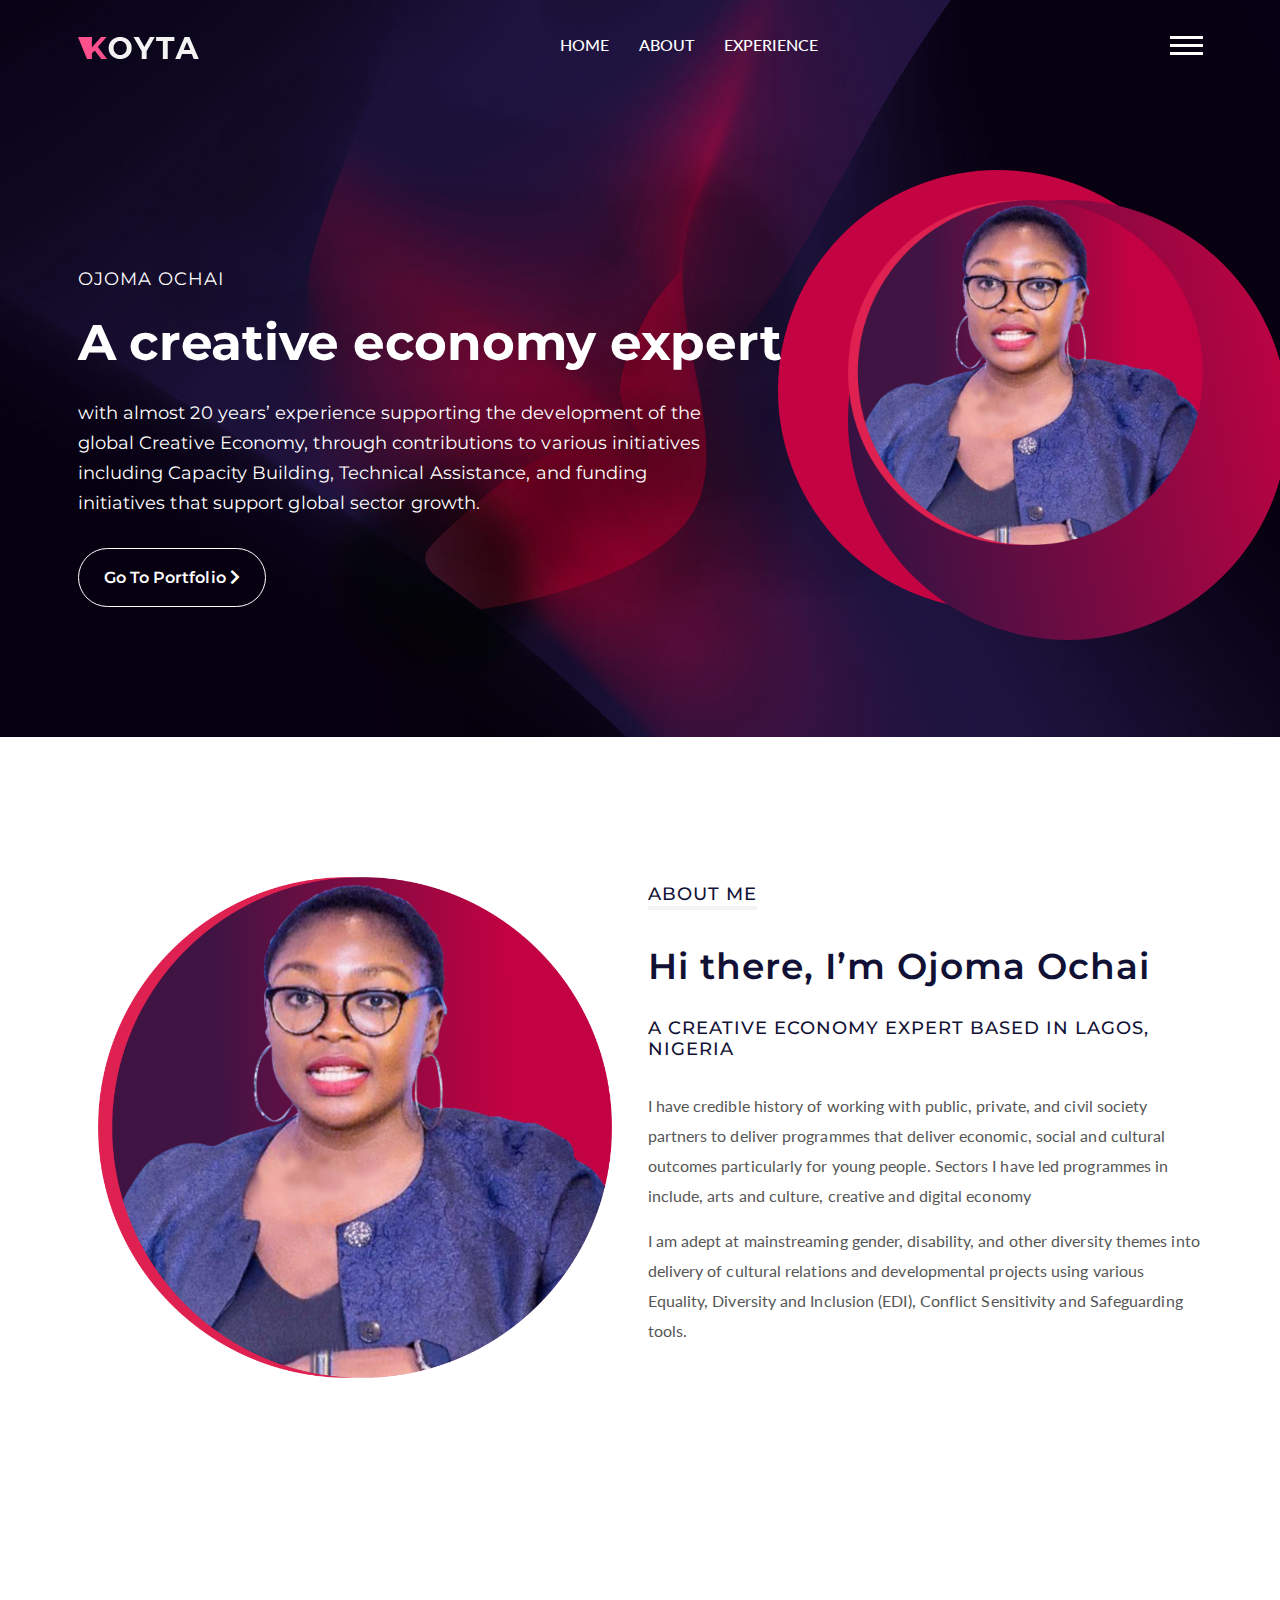
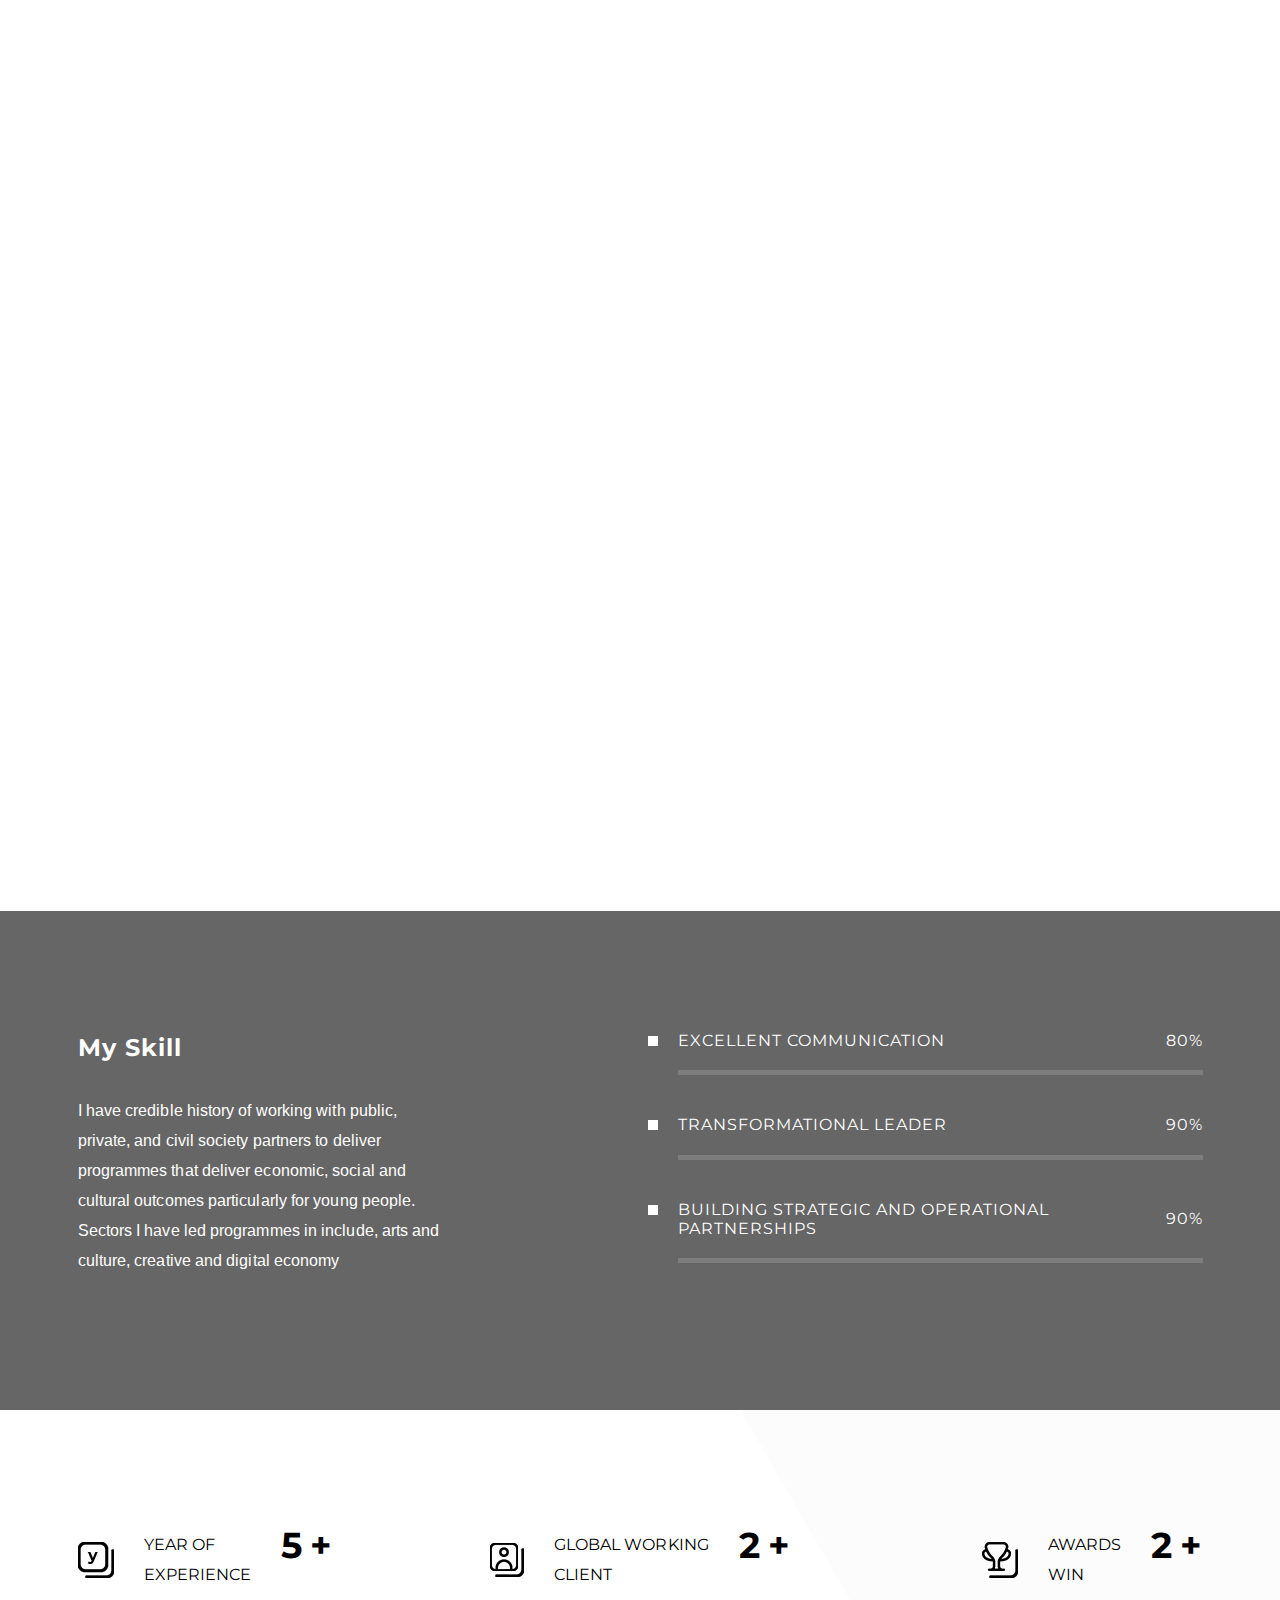
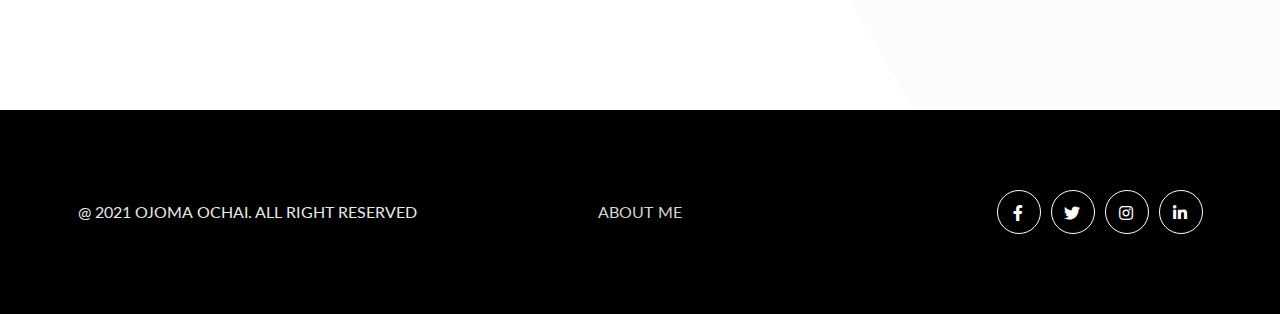
==== index.html @ ff5d7d6f "added ochoai" ====
<!DOCTYPE html>
<html class="no-js" lang="zxx">
	<head>
		<meta charset="utf-8" />
		<meta http-equiv="x-ua-compatible" content="ie=edge" />
		<title>Ojoma Ochai</title>
		<meta
			name="description"
			content="Hi, my name is Ojoma Ochai and I have
		demonstrated success in leading
		strategy, large scale programmes and
		change management, building strategic
		and operational partnerships, delivering
		digital transformation, championing and
		mainstreaming diversity and inclusion
		and leading globally dispersed teams."
		/>
		<meta
			name="viewport"
			content="width=device-width, initial-scale=1, shrink-to-fit=no"
		/>

		<!-- Place favicon.ico in the root directory -->
		<link
			rel="shortcut icon"
			type="image/x-icon"
			href="assets/img/logo/favicon.png"
		/>
		<!-- ========== Start Stylesheet ========== -->
		<link href="assets/css/bootstrap.min.css" rel="stylesheet" />
		<link href="assets/css/fontawesome.min.css" rel="stylesheet" />
		<link href="assets/css/magnific-popup.css" rel="stylesheet" />
		<link href="assets/css/owl.carousel.min.css" rel="stylesheet" />
		<link href="assets/css/owl.theme.default.min.css" rel="stylesheet" />
		<link href="assets/css/animate.css" rel="stylesheet" />
		<link href="assets/css/flaticon-set.css" rel="stylesheet" />
		<link href="assets/css/themify-icons.css" rel="stylesheet" />
		<link href="style.css" rel="stylesheet" />
		<link href="assets/css/responsive.css" rel="stylesheet" />
		<!-- ========== End Stylesheet ========== -->
	</head>

	<body id="bdy" class="scroll-style">
		<!-- Start PreLoader 
    ============================================= -->
		<div class="se-pre-con"></div>
		<!-- Start PreLoader-->

		<!-- Start header data-bs-toggle="dropdown"
    ============================================= -->
		<header class="header">
			<div class="main-navigation">
				<nav id="navbar_top" class="navbar navbar-expand-lg">
					<div class="container">
						<a class="navbar-brand" href="../index.html">
							<img
								src="assets/img/logo/logo.png"
								class="logo-display"
								alt="Itsol"
							/>
							<img
								src="assets/img/logo/logo-dark.png"
								class="logo-scrolled"
								alt="Itsol"
							/>
						</a>
						<button
							class="navbar-toggler"
							type="button"
							data-bs-toggle="collapse"
							data-bs-target="#main_nav"
							aria-expanded="false"
							aria-label="Toggle navigation"
						>
							<span class="navbar-toggler-icon"
								><i class="ti-menu-alt"></i
							></span>
						</button>
						<div
							class="
								collapse
								navbar-collapse
								justify-content-center
							"
							id="main_nav"
						>
							<ul id="top-menu" class="navbar-nav v-card-menu">
								<li class="nav-item">
									<a
										class="nav-link smooth-menu"
										href="#home"
									>
										Home
									</a>
								</li>
								<li class="nav-item">
									<a
										class="nav-link smooth-menu"
										href="#about"
									>
										About
									</a>
								</li>
								<li class="nav-item">
									<a
										class="nav-link smooth-menu"
										href="#service"
									>
										Experience
									</a>
								</li>
							</ul>
						</div>
						<!-- navbar-collapse.// -->
						<div class="side-menu">
							<div class="menu-tab">
								<div id="one"></div>
								<div id="two"></div>
								<div id="three"></div>
							</div>
							<div class="menu-hide">
								<div class="side-about">
									<h5 class="about-sub-title mt-30">
										about me
									</h5>
									<p class="mb-0">
										Hi, my name is Ojoma Ochai and I have
										demonstrated success in leading
										strategy, large scale programmes and
										change management, building strategic
										and operational partnerships, delivering
										digital transformation, championing and
										mainstreaming diversity and inclusion
										and leading globally dispersed teams.
									</p>
								</div>
								<div class="side-social-content mt-30">
									<div class="side-address mb-30">
										<div class="side-addr-box">
											<div class="side-addr-icon">
												<i class="fas fa-phone"></i>
											</div>
											<div class="side-addr-desc">
												<span>+435-64773728</span>
											</div>
										</div>
										<div class="side-addr-box">
											<div class="side-addr-icon">
												<i class="fas fa-envelope"></i>
											</div>
											<div class="contact-addr-desc">
												<span>Apoyoxo@gmail.com</span>
											</div>
										</div>
										<div class="side-addr-box">
											<div class="side-addr-icon">
												<i
													class="
														fas
														fa-map-marker-alt
													"
												></i>
											</div>
											<div class="side-addr-desc">
												<span
													>FA - 154 Careon
													Street</span
												>
											</div>
										</div>
									</div>
									<ul class="side-social">
										<li>
											<a href="#"
												><i
													class="fab fa-facebook-f"
												></i
											></a>
										</li>
										<li>
											<a href="#"
												><i class="fab fa-behance"></i
											></a>
										</li>
										<li>
											<a href="#"
												><i class="fab fa-twitter"></i
											></a>
										</li>
										<li>
											<a href="#"
												><i
													class="fab fa-linkedin-in"
												></i
											></a>
										</li>
									</ul>
								</div>
							</div>
						</div>
						<!-- Side Menu -->
					</div>
					<!-- container -->
				</nav>
			</div>
		</header>
		<!-- End header -->

		<main class="main">
			<!-- Start Slider
		============================================= -->
			<div id="home" class="hero-section">
				<div
					class="hero-single-2"
					style="
						background-image: url(assets/img/02_koyta_img/02.header.jpg);
					"
				>
					<div class="container">
						<div class="row g-5">
							<div class="col-xl-8">
								<div
									class="hero-content-2 wow fadeInLeft"
									data-wow-duration="4s"
									data-wow-delay=".2s"
								>
									<div class="hero-desc">
										<h5 class="hero-sub-title">
											Ojoma Ochai
										</h5>
										<h2 class="hero-title">
											A creative economy expert
										</h2>
										<div class="header-description">
											<p>
												with almost 20 years’ experience
												supporting the development of
												the global Creative Economy,
												through contributions to various
												initiatives including Capacity
												Building, Technical Assistance,
												and funding initiatives that
												support global sector growth.
											</p>
										</div>
										<div class="hero-btn">
											<a
												href="#service"
												class="tm-btn-1 demo2"
											>
												Go To Portfolio
												<i
													class="fas fa-chevron-right"
												></i>
											</a>
										</div>
									</div>
								</div>
							</div>
							<div class="col-xl-4">
								<div
									class="hero-2-img wow fadeInRight"
									data-wow-duration="4s"
									data-wow-delay=".2s"
								>
									<img
										src="assets/img/ochai.png"
										alt="thumb"
										height="100px
										"
									/>
								</div>
							</div>
						</div>
					</div>
				</div>
			</div>
			<!-- End Slider -->

			<!-- Start About
		============================================= -->
			<div id="about" class="about-area de-padding">
				<div class="container">
					<div class="about-wpr">
						<div class="row">
							<div class="col-xl-6">
								<div
									class="about-left wow fadeInLeft"
									data-wow-duration="4s"
									data-wow-delay=".2s"
								>
									<div class="about-pic">
										<img
											src="assets/img/ochai.png"
											alt="thumb"
											height="50px
										"
										/>
									</div>
								</div>
							</div>
							<div class="col-xl-6">
								<div
									class="about-right wow fadeInRight"
									data-wow-duration="4s"
									data-wow-delay=".2s"
								>
									<div class="about-right-content">
										<h5 class="about-sub-title">
											about Me
										</h5>
										<h2 class="about-title">
											Hi there, I’m Ojoma Ochai
										</h2>
										<h5 class="about-title-3">
											A creative economy expert based in
											Lagos, Nigeria
										</h5>
										<div class="about-txt mb-30">
											<p>
												I have credible history of
												working with public, private,
												and civil society partners to
												deliver programmes that deliver
												economic, social and cultural
												outcomes particularly for young
												people. Sectors I have led
												programmes in include, arts and
												culture, creative and digital
												economy
											</p>
											<p class="mb-0">
												I am adept at mainstreaming
												gender, disability, and other
												diversity themes into delivery
												of cultural relations and
												developmental projects using
												various Equality, Diversity and
												Inclusion (EDI), Conflict
												Sensitivity and Safeguarding
												tools.
											</p>
										</div>
									</div>
								</div>
							</div>
						</div>
					</div>
				</div>
			</div>
			<!-- End About -->

			<!-- Start Service
		============================================= -->
			<div
				id="service"
				class="service-area bg de-padding v-card-section wow fadeInUp"
				data-wow-duration="2s"
				data-wow-delay=".2s"
			>
				<div class="container">
					<div class="row">
						<div class="col-xl-8 offset-xl-2">
							<div class="site-title mb-60 text-center">
								<h5 class="about-sub-title wh">
									My Experience
								</h5>
							</div>
						</div>
					</div>
					<div class="service-wpr">
						<div class="row g-5">
							<div class="col-xl-4 col-md-6">
								<div class="service-box">
									<div class="service-icon">
										<i>
											<img
												src="assets/img/02_koyta_img/icon/1.png"
												alt="thumb"
											/>
										</i>
									</div>
									<div class="service-content">
										<h4>UNESCO Global Expert Facility</h4>

										<p>
											I advice the multilateral agency and
											have supported national governments
											like The Gambia, Jamaica, and
											Nigeria to implement the convention
											and grow their Creative Economies,
											support teams to become high
											performing, with my strong
											background in staff development and
											supervision, talent and pipeline
											development and recruitment and
											retention.
										</p>
									</div>
								</div>
							</div>
							<div class="col-xl-4 col-md-6">
								<div class="service-box">
									<div class="service-icon">
										<i>
											<img
												src="assets/img/02_koyta_img/icon/2.png"
												alt="thumb"
											/>
										</i>
									</div>
									<div class="service-content">
										<h4>
											Managing Partner, Creative Practice
											Ojoma
										</h4>

										<p>
											I provide stronger ecosystems and
											ecosystem Players that better serve
											the needs of Creative Economy
											businesses / firms and
											professionals, Enhanced Investment
											Readiness of Creative Economy
											businesses/ firms, More and
											better-informed investors deploying
											appropriate capital into Creative
											Economy businesses / firms
										</p>
									</div>
								</div>
							</div>
							<div class="col-xl-4 col-md-6">
								<div class="service-box">
									<div class="service-icon">
										<i>
											<img
												src="assets/img/02_koyta_img/icon/3.png"
												alt="thumb"
											/>
										</i>
									</div>
									<div class="service-content">
										<h4>
											Regional Director for Arts and
											Creative Economy Programmes
										</h4>
										<p>
											I worked with colleagues across Sub-
											Saharan Africa and the UK to devise
											strategies and lead programme teams
											to deliver positive artistic,
											social, economic and Cultural
											Relations outcomes, particularly for
											young people working in the Arts,
											and the Creative and Digital
											Economies.
										</p>
									</div>
								</div>
							</div>
						</div>
					</div>
				</div>
			</div>
			<!-- End Service -->

			<!-- Start Video
		============================================= -->
			<div
				class="video-area vid-ov de-padding"
				style="
					background-image: url(assets/img/pexels-alesia-kozik-6771985.jpeg);
				"
			>
				<div class="container">
					<div class="video-wpr">
						<div class="row">
							<div class="col-xl-4">
								<div class="my-service mb-4">
									<h4>My Skill</h4>
									<p class="mb-0">
										I have credible history of working with
										public, private, and civil society
										partners to deliver programmes that
										deliver economic, social and cultural
										outcomes particularly for young people.
										Sectors I have led programmes in
										include, arts and culture, creative and
										digital economy
									</p>
								</div>
							</div>
							<div class="col-xl-2"></div>

							<div class="col-xl-6">
								<div class="skills-section">
									<!-- Progress Bar Start -->
									<div class="progress-box">
										<h5>
											Excellent communication
											<span class="pull-right">80%</span>
										</h5>
										<div class="progress">
											<div
												class="progress-bar"
												role="progressbar"
												data-width="80"
											></div>
										</div>
									</div>
									<div class="progress-box">
										<h5>
											Transformational leader
											<span class="pull-right">90%</span>
										</h5>
										<div class="progress">
											<div
												class="progress-bar"
												role="progressbar"
												data-width="90"
											></div>
										</div>
									</div>
									<div class="progress-box">
										<h5>
											Building strategic and operational
											partnerships
											<span class="pull-right">90%</span>
										</h5>
										<div class="progress">
											<div
												class="progress-bar"
												role="progressbar"
												data-width="90"
											></div>
										</div>
									</div>
									<!-- End Progressbar -->
								</div>
							</div>
						</div>
					</div>
				</div>
			</div>
			<!-- End Video -->

			<!-- Start Counter 
		============================================= -->
			<div class="counter-area counter-bg-2 de-padding">
				<div class="container">
					<div class="counter-vidz">
						<div class="counter-wpr grid-3">
							<div class="fun-fact">
								<div class="fun-fact-icon">
									<img
										src="assets/img/02_koyta_img/icon/c1.png"
										alt="thumb"
									/>
								</div>
								<div class="fun-desc">
									<span class="medium">
										Year of
										<br />
										Experience
									</span>
									<p
										class="timer"
										data-count="+"
										data-to="20"
										data-speed="3000"
									>
										15
									</p>
								</div>
							</div>
							<div class="fun-fact">
								<div class="fun-fact-icon">
									<img
										src="assets/img/02_koyta_img/icon/c2.png"
										alt="thumb"
									/>
								</div>
								<div class="fun-desc">
									<span class="medium">
										Global Working
										<br />
										Client
									</span>
									<p
										class="timer"
										data-count="+"
										data-to="10"
										data-speed="3000"
									>
										15
									</p>
								</div>
							</div>
							<div class="fun-fact">
								<div class="fun-fact-icon">
									<img
										src="assets/img/02_koyta_img/icon/c3.png"
										alt="thumb"
									/>
								</div>
								<div class="fun-desc">
									<span class="medium">
										Awards
										<br />
										Win
									</span>
									<p
										class="timer"
										data-count="+"
										data-to="10"
										data-speed="3000"
									>
										20
									</p>
								</div>
							</div>
						</div>
					</div>
				</div>
			</div>
			<!-- End Counter -->
		</main>

		<div class="clearfix"></div>

		<!-- Start Footer
	============================================= -->
		<footer>
			<div class="footer-widget">
				<div class="container">
					<div class="copyright">
						<div class="row align-items-center">
							<div class="col-xl-4">
								<p>@ 2021 Ojoma Ochai. All right reserved</p>
							</div>
							<div class="col-xl-4">
								<ul class="footer-menu">
									<li>
										<a href="#about"> About Me </a>
									</li>
								</ul>
							</div>
							<div class="col-xl-4">
								<ul class="footer-social">
									<li>
										<a href="#"
											><i class="fab fa-facebook-f"></i
										></a>
									</li>

									<li>
										<a href="#"
											><i class="fab fa-twitter"></i
										></a>
									</li>
									<li>
										<a href="#"
											><i class="fab fa-instagram"></i
										></a>
									</li>
									<li>
										<a href="#"
											><i class="fab fa-linkedin-in"></i
										></a>
									</li>
								</ul>
							</div>
						</div>
					</div>
				</div>
			</div>
		</footer>
		<!-- End Footer-->

		<!-- Start Scroll top
	============================================= -->
		<a href="#bdy" id="scrtop" class="smooth-menu"
			><i class="ti-arrow-up"></i
		></a>
		<!-- End Scroll top-->

		<!-- jQuery Frameworks
    ============================================= -->
		<script src=" assets/js/jquery-1.12.4.min.js"></script>
		<script src=" assets/js/popper.min.js"></script>
		<script src=" assets/js/bootstrap.min.js"></script>
		<script src=" assets/js/jquery.easing.min.js"></script>
		<script src=" assets/js/bootstrap-menu.js"></script>
		<script src=" assets/js/jquery.magnific-popup.min.js"></script>
		<script src=" assets/js/modernizr.custom.13711.js"></script>
		<script src=" assets/js/wow.min.js"></script>
		<script src=" assets/js/isotope.pkgd.min.js"></script>
		<script src=" assets/js/jquery.mixitup.min.js"></script>
		<script src=" assets/js/imagesloaded.pkgd.min.js"></script>
		<script src=" assets/js/jquery.appear.js"></script>
		<script src=" assets/js/count-to.js"></script>
		<script src=" assets/js/owl.carousel.min.js"></script>
		<script src=" assets/js/progress-bar.min.js"></script>
		<script src=" assets/js/typed.js"></script>
		<script src=" assets/js/YTPlayer.min.js"></script>
		<script src=" assets/js/active-class.js"></script>
		<script src=" assets/js/main.js"></script>
	</body>
</html>
---- assets/css/flaticon-set.css ----
/*
  	Flaticon icon font: Flaticon
  	Creation date: 23/01/2020 13:10
  	*/
  /*
    Flaticon icon font: Flaticon
    Creation date: 08/09/2018 00:19
    */

@font-face {
  font-family: "Flaticon";
  src: url("../fonts/Flaticon.eot");
  src: url("../fonts/Flaticon.eot?#iefix") format("embedded-opentype"),
       url("../fonts/Flaticon.woff") format("woff"),
       url("../fonts/Flaticon.ttf") format("truetype"),
       url("../fonts/Flaticon.svg#Flaticon") format("svg");
  font-weight: normal;
  font-style: normal;
}

@media screen and (-webkit-min-device-pixel-ratio:0) {
  @font-face {
    font-family: "Flaticon";
    src: url("./Flaticon.svg#Flaticon") format("svg");
  }
}

[class^="flaticon-"]:before, [class*=" flaticon-"]:before,
[class^="flaticon-"]:after, [class*=" flaticon-"]:after {   
  font-family: Flaticon;
  speak: none;
  font-style: normal;
  font-weight: normal;
  font-variant: normal;
  text-transform: none;
  line-height: 1;

  /* Better Font Rendering =========== */
  -webkit-font-smoothing: antialiased;
  -moz-osx-font-smoothing: grayscale;
}

.flaticon-twitter:before { content: "\f100"; }
.flaticon-facebook:before { content: "\f101"; }
.flaticon-telegram:before { content: "\f102"; }
.flaticon-google-plus:before { content: "\f103"; }
.flaticon-instagram:before { content: "\f104"; }
.flaticon-youtube:before { content: "\f105"; }
.flaticon-call:before { content: "\f106"; }
.flaticon-customer-service:before { content: "\f107"; }
.flaticon-service:before { content: "\f108"; }
.flaticon-percentage:before { content: "\f109"; }
.flaticon-save-money:before { content: "\f10a"; }
.flaticon-museum:before { content: "\f10b"; }
.flaticon-computer:before { content: "\f10c"; }
.flaticon-wireframe:before { content: "\f10d"; }
.flaticon-corporate:before { content: "\f10e"; }
.flaticon-shuttle:before { content: "\f10f"; }
.flaticon-diamond:before { content: "\f110"; }
.flaticon-index:before { content: "\f111"; }
.flaticon-profits:before { content: "\f112"; }
.flaticon-coins:before { content: "\f113"; }
.flaticon-import:before { content: "\f114"; }
.flaticon-insurance:before { content: "\f115"; }
.flaticon-idea:before { content: "\f116"; }
.flaticon-success:before { content: "\f117"; }
.flaticon-money:before { content: "\f118"; }
.flaticon-lab:before { content: "\f119"; }
.flaticon-group:before { content: "\f11a"; }
.flaticon-contract:before { content: "\f11b"; }
.flaticon-portfolio:before { content: "\f11c"; }
.flaticon-collaboration:before { content: "\f11d"; }
.flaticon-innovation:before { content: "\f11e"; }
.flaticon-team:before { content: "\f11f"; }
.flaticon-meeting:before { content: "\f120"; }
.flaticon-analysis:before { content: "\f121"; }
.flaticon-github:before { content: "\f122"; }
.flaticon-linkedin:before { content: "\f123"; }
.flaticon-email:before { content: "\f124"; }
.flaticon-envelope:before { content: "\f125"; }
.flaticon-location:before { content: "\f126"; }
.flaticon-chat:before { content: "\f127"; }
.flaticon-time-call:before { content: "\f128"; }
.flaticon-heart:before { content: "\f129"; }
.flaticon-employee:before { content: "\f12a"; }
.flaticon-user:before { content: "\f12b"; }
.flaticon-support:before { content: "\f12c"; }
---- assets/css/themify-icons.css ----
@font-face {
	font-family: "themify";
	src:url("../fonts/fonts/themify.eot?-fvbane");
	src:url("../fonts/themify.eot?#iefix-fvbane") format("embedded-opentype"),
		url("../fonts/themify.woff?-fvbane") format("woff"),
		url("../fonts/themify.ttf?-fvbane") format("truetype"),
		url("../fonts/themify.svg?-fvbane#themify") format("svg");
	font-weight: normal;
	font-style: normal;
}

[class^="ti-"], [class*=" ti-"] {
	font-family: 'themify';
	speak: none;
	font-style: normal;
	font-weight: normal;
	font-variant: normal;
	text-transform: none;
	line-height: 1;

	/* Better Font Rendering =========== */
	-webkit-font-smoothing: antialiased;
	-moz-osx-font-smoothing: grayscale;
}

.ti-wand:before {
	content: "\e600";
}
.ti-volume:before {
	content: "\e601";
}
.ti-user:before {
	content: "\e602";
}
.ti-unlock:before {
	content: "\e603";
}
.ti-unlink:before {
	content: "\e604";
}
.ti-trash:before {
	content: "\e605";
}
.ti-thought:before {
	content: "\e606";
}
.ti-target:before {
	content: "\e607";
}
.ti-tag:before {
	content: "\e608";
}
.ti-tablet:before {
	content: "\e609";
}
.ti-star:before {
	content: "\e60a";
}
.ti-spray:before {
	content: "\e60b";
}
.ti-signal:before {
	content: "\e60c";
}
.ti-shopping-cart:before {
	content: "\e60d";
}
.ti-shopping-cart-full:before {
	content: "\e60e";
}
.ti-settings:before {
	content: "\e60f";
}
.ti-search:before {
	content: "\e610";
}
.ti-zoom-in:before {
	content: "\e611";
}
.ti-zoom-out:before {
	content: "\e612";
}
.ti-cut:before {
	content: "\e613";
}
.ti-ruler:before {
	content: "\e614";
}
.ti-ruler-pencil:before {
	content: "\e615";
}
.ti-ruler-alt:before {
	content: "\e616";
}
.ti-bookmark:before {
	content: "\e617";
}
.ti-bookmark-alt:before {
	content: "\e618";
}
.ti-reload:before {
	content: "\e619";
}
.ti-plus:before {
	content: "\e61a";
}
.ti-pin:before {
	content: "\e61b";
}
.ti-pencil:before {
	content: "\e61c";
}
.ti-pencil-alt:before {
	content: "\e61d";
}
.ti-paint-roller:before {
	content: "\e61e";
}
.ti-paint-bucket:before {
	content: "\e61f";
}
.ti-na:before {
	content: "\e620";
}
.ti-mobile:before {
	content: "\e621";
}
.ti-minus:before {
	content: "\e622";
}
.ti-medall:before {
	content: "\e623";
}
.ti-medall-alt:before {
	content: "\e624";
}
.ti-marker:before {
	content: "\e625";
}
.ti-marker-alt:before {
	content: "\e626";
}
.ti-arrow-up:before {
	content: "\e627";
}
.ti-arrow-right:before {
	content: "\e628";
}
.ti-arrow-left:before {
	content: "\e629";
}
.ti-arrow-down:before {
	content: "\e62a";
}
.ti-lock:before {
	content: "\e62b";
}
.ti-location-arrow:before {
	content: "\e62c";
}
.ti-link:before {
	content: "\e62d";
}
.ti-layout:before {
	content: "\e62e";
}
.ti-layers:before {
	content: "\e62f";
}
.ti-layers-alt:before {
	content: "\e630";
}
.ti-key:before {
	content: "\e631";
}
.ti-import:before {
	content: "\e632";
}
.ti-image:before {
	content: "\e633";
}
.ti-heart:before {
	content: "\e634";
}
.ti-heart-broken:before {
	content: "\e635";
}
.ti-hand-stop:before {
	content: "\e636";
}
.ti-hand-open:before {
	content: "\e637";
}
.ti-hand-drag:before {
	content: "\e638";
}
.ti-folder:before {
	content: "\e639";
}
.ti-flag:before {
	content: "\e63a";
}
.ti-flag-alt:before {
	content: "\e63b";
}
.ti-flag-alt-2:before {
	content: "\e63c";
}
.ti-eye:before {
	content: "\e63d";
}
.ti-export:before {
	content: "\e63e";
}
.ti-exchange-vertical:before {
	content: "\e63f";
}
.ti-desktop:before {
	content: "\e640";
}
.ti-cup:before {
	content: "\e641";
}
.ti-crown:before {
	content: "\e642";
}
.ti-comments:before {
	content: "\e643";
}
.ti-comment:before {
	content: "\e644";
}
.ti-comment-alt:before {
	content: "\e645";
}
.ti-close:before {
	content: "\e646";
}
.ti-clip:before {
	content: "\e647";
}
.ti-angle-up:before {
	content: "\e648";
}
.ti-angle-right:before {
	content: "\e649";
}
.ti-angle-left:before {
	content: "\e64a";
}
.ti-angle-down:before {
	content: "\e64b";
}
.ti-check:before {
	content: "\e64c";
}
.ti-check-box:before {
	content: "\e64d";
}
.ti-camera:before {
	content: "\e64e";
}
.ti-announcement:before {
	content: "\e64f";
}
.ti-brush:before {
	content: "\e650";
}
.ti-briefcase:before {
	content: "\e651";
}
.ti-bolt:before {
	content: "\e652";
}
.ti-bolt-alt:before {
	content: "\e653";
}
.ti-blackboard:before {
	content: "\e654";
}
.ti-bag:before {
	content: "\e655";
}
.ti-move:before {
	content: "\e656";
}
.ti-arrows-vertical:before {
	content: "\e657";
}
.ti-arrows-horizontal:before {
	content: "\e658";
}
.ti-fullscreen:before {
	content: "\e659";
}
.ti-arrow-top-right:before {
	content: "\e65a";
}
.ti-arrow-top-left:before {
	content: "\e65b";
}
.ti-arrow-circle-up:before {
	content: "\e65c";
}
.ti-arrow-circle-right:before {
	content: "\e65d";
}
.ti-arrow-circle-left:before {
	content: "\e65e";
}
.ti-arrow-circle-down:before {
	content: "\e65f";
}
.ti-angle-double-up:before {
	content: "\e660";
}
.ti-angle-double-right:before {
	content: "\e661";
}
.ti-angle-double-left:before {
	content: "\e662";
}
.ti-angle-double-down:before {
	content: "\e663";
}
.ti-zip:before {
	content: "\e664";
}
.ti-world:before {
	content: "\e665";
}
.ti-wheelchair:before {
	content: "\e666";
}
.ti-view-list:before {
	content: "\e667";
}
.ti-view-list-alt:before {
	content: "\e668";
}
.ti-view-grid:before {
	content: "\e669";
}
.ti-uppercase:before {
	content: "\e66a";
}
.ti-upload:before {
	content: "\e66b";
}
.ti-underline:before {
	content: "\e66c";
}
.ti-truck:before {
	content: "\e66d";
}
.ti-timer:before {
	content: "\e66e";
}
.ti-ticket:before {
	content: "\e66f";
}
.ti-thumb-up:before {
	content: "\e670";
}
.ti-thumb-down:before {
	content: "\e671";
}
.ti-text:before {
	content: "\e672";
}
.ti-stats-up:before {
	content: "\e673";
}
.ti-stats-down:before {
	content: "\e674";
}
.ti-split-v:before {
	content: "\e675";
}
.ti-split-h:before {
	content: "\e676";
}
.ti-smallcap:before {
	content: "\e677";
}
.ti-shine:before {
	content: "\e678";
}
.ti-shift-right:before {
	content: "\e679";
}
.ti-shift-left:before {
	content: "\e67a";
}
.ti-shield:before {
	content: "\e67b";
}
.ti-notepad:before {
	content: "\e67c";
}
.ti-server:before {
	content: "\e67d";
}
.ti-quote-right:before {
	content: "\e67e";
}
.ti-quote-left:before {
	content: "\e67f";
}
.ti-pulse:before {
	content: "\e680";
}
.ti-printer:before {
	content: "\e681";
}
.ti-power-off:before {
	content: "\e682";
}
.ti-plug:before {
	content: "\e683";
}
.ti-pie-chart:before {
	content: "\e684";
}
.ti-paragraph:before {
	content: "\e685";
}
.ti-panel:before {
	content: "\e686";
}
.ti-package:before {
	content: "\e687";
}
.ti-music:before {
	content: "\e688";
}
.ti-music-alt:before {
	content: "\e689";
}
.ti-mouse:before {
	content: "\e68a";
}
.ti-mouse-alt:before {
	content: "\e68b";
}
.ti-money:before {
	content: "\e68c";
}
.ti-microphone:before {
	content: "\e68d";
}
.ti-menu:before {
	content: "\e68e";
}
.ti-menu-alt:before {
	content: "\e68f";
}
.ti-map:before {
	content: "\e690";
}
.ti-map-alt:before {
	content: "\e691";
}
.ti-loop:before {
	content: "\e692";
}
.ti-location-pin:before {
	content: "\e693";
}
.ti-list:before {
	content: "\e694";
}
.ti-light-bulb:before {
	content: "\e695";
}
.ti-Italic:before {
	content: "\e696";
}
.ti-info:before {
	content: "\e697";
}
.ti-infinite:before {
	content: "\e698";
}
.ti-id-badge:before {
	content: "\e699";
}
.ti-hummer:before {
	content: "\e69a";
}
.ti-home:before {
	content: "\e69b";
}
.ti-help:before {
	content: "\e69c";
}
.ti-headphone:before {
	content: "\e69d";
}
.ti-harddrives:before {
	content: "\e69e";
}
.ti-harddrive:before {
	content: "\e69f";
}
.ti-gift:before {
	content: "\e6a0";
}
.ti-game:before {
	content: "\e6a1";
}
.ti-filter:before {
	content: "\e6a2";
}
.ti-files:before {
	content: "\e6a3";
}
.ti-file:before {
	content: "\e6a4";
}
.ti-eraser:before {
	content: "\e6a5";
}
.ti-envelope:before {
	content: "\e6a6";
}
.ti-download:before {
	content: "\e6a7";
}
.ti-direction:before {
	content: "\e6a8";
}
.ti-direction-alt:before {
	content: "\e6a9";
}
.ti-dashboard:before {
	content: "\e6aa";
}
.ti-control-stop:before {
	content: "\e6ab";
}
.ti-control-shuffle:before {
	content: "\e6ac";
}
.ti-control-play:before {
	content: "\e6ad";
}
.ti-control-pause:before {
	content: "\e6ae";
}
.ti-control-forward:before {
	content: "\e6af";
}
.ti-control-backward:before {
	content: "\e6b0";
}
.ti-cloud:before {
	content: "\e6b1";
}
.ti-cloud-up:before {
	content: "\e6b2";
}
.ti-cloud-down:before {
	content: "\e6b3";
}
.ti-clipboard:before {
	content: "\e6b4";
}
.ti-car:before {
	content: "\e6b5";
}
.ti-calendar:before {
	content: "\e6b6";
}
.ti-book:before {
	content: "\e6b7";
}
.ti-bell:before {
	content: "\e6b8";
}
.ti-basketball:before {
	content: "\e6b9";
}
.ti-bar-chart:before {
	content: "\e6ba";
}
.ti-bar-chart-alt:before {
	content: "\e6bb";
}
.ti-back-right:before {
	content: "\e6bc";
}
.ti-back-left:before {
	content: "\e6bd";
}
.ti-arrows-corner:before {
	content: "\e6be";
}
.ti-archive:before {
	content: "\e6bf";
}
.ti-anchor:before {
	content: "\e6c0";
}
.ti-align-right:before {
	content: "\e6c1";
}
.ti-align-left:before {
	content: "\e6c2";
}
.ti-align-justify:before {
	content: "\e6c3";
}
.ti-align-center:before {
	content: "\e6c4";
}
.ti-alert:before {
	content: "\e6c5";
}
.ti-alarm-clock:before {
	content: "\e6c6";
}
.ti-agenda:before {
	content: "\e6c7";
}
.ti-write:before {
	content: "\e6c8";
}
.ti-window:before {
	content: "\e6c9";
}
.ti-widgetized:before {
	content: "\e6ca";
}
.ti-widget:before {
	content: "\e6cb";
}
.ti-widget-alt:before {
	content: "\e6cc";
}
.ti-wallet:before {
	content: "\e6cd";
}
.ti-video-clapper:before {
	content: "\e6ce";
}
.ti-video-camera:before {
	content: "\e6cf";
}
.ti-vector:before {
	content: "\e6d0";
}
.ti-themify-logo:before {
	content: "\e6d1";
}
.ti-themify-favicon:before {
	content: "\e6d2";
}
.ti-themify-favicon-alt:before {
	content: "\e6d3";
}
.ti-support:before {
	content: "\e6d4";
}
.ti-stamp:before {
	content: "\e6d5";
}
.ti-split-v-alt:before {
	content: "\e6d6";
}
.ti-slice:before {
	content: "\e6d7";
}
.ti-shortcode:before {
	content: "\e6d8";
}
.ti-shift-right-alt:before {
	content: "\e6d9";
}
.ti-shift-left-alt:before {
	content: "\e6da";
}
.ti-ruler-alt-2:before {
	content: "\e6db";
}
.ti-receipt:before {
	content: "\e6dc";
}
.ti-pin2:before {
	content: "\e6dd";
}
.ti-pin-alt:before {
	content: "\e6de";
}
.ti-pencil-alt2:before {
	content: "\e6df";
}
.ti-palette:before {
	content: "\e6e0";
}
.ti-more:before {
	content: "\e6e1";
}
.ti-more-alt:before {
	content: "\e6e2";
}
.ti-microphone-alt:before {
	content: "\e6e3";
}
.ti-magnet:before {
	content: "\e6e4";
}
.ti-line-double:before {
	content: "\e6e5";
}
.ti-line-dotted:before {
	content: "\e6e6";
}
.ti-line-dashed:before {
	content: "\e6e7";
}
.ti-layout-width-full:before {
	content: "\e6e8";
}
.ti-layout-width-default:before {
	content: "\e6e9";
}
.ti-layout-width-default-alt:before {
	content: "\e6ea";
}
.ti-layout-tab:before {
	content: "\e6eb";
}
.ti-layout-tab-window:before {
	content: "\e6ec";
}
.ti-layout-tab-v:before {
	content: "\e6ed";
}
.ti-layout-tab-min:before {
	content: "\e6ee";
}
.ti-layout-slider:before {
	content: "\e6ef";
}
.ti-layout-slider-alt:before {
	content: "\e6f0";
}
.ti-layout-sidebar-right:before {
	content: "\e6f1";
}
.ti-layout-sidebar-none:before {
	content: "\e6f2";
}
.ti-layout-sidebar-left:before {
	content: "\e6f3";
}
.ti-layout-placeholder:before {
	content: "\e6f4";
}
.ti-layout-menu:before {
	content: "\e6f5";
}
.ti-layout-menu-v:before {
	content: "\e6f6";
}
.ti-layout-menu-separated:before {
	content: "\e6f7";
}
.ti-layout-menu-full:before {
	content: "\e6f8";
}
.ti-layout-media-right-alt:before {
	content: "\e6f9";
}
.ti-layout-media-right:before {
	content: "\e6fa";
}
.ti-layout-media-overlay:before {
	content: "\e6fb";
}
.ti-layout-media-overlay-alt:before {
	content: "\e6fc";
}
.ti-layout-media-overlay-alt-2:before {
	content: "\e6fd";
}
.ti-layout-media-left-alt:before {
	content: "\e6fe";
}
.ti-layout-media-left:before {
	content: "\e6ff";
}
.ti-layout-media-center-alt:before {
	content: "\e700";
}
.ti-layout-media-center:before {
	content: "\e701";
}
.ti-layout-list-thumb:before {
	content: "\e702";
}
.ti-layout-list-thumb-alt:before {
	content: "\e703";
}
.ti-layout-list-post:before {
	content: "\e704";
}
.ti-layout-list-large-image:before {
	content: "\e705";
}
.ti-layout-line-solid:before {
	content: "\e706";
}
.ti-layout-grid4:before {
	content: "\e707";
}
.ti-layout-grid3:before {
	content: "\e708";
}
.ti-layout-grid2:before {
	content: "\e709";
}
.ti-layout-grid2-thumb:before {
	content: "\e70a";
}
.ti-layout-cta-right:before {
	content: "\e70b";
}
.ti-layout-cta-left:before {
	content: "\e70c";
}
.ti-layout-cta-center:before {
	content: "\e70d";
}
.ti-layout-cta-btn-right:before {
	content: "\e70e";
}
.ti-layout-cta-btn-left:before {
	content: "\e70f";
}
.ti-layout-column4:before {
	content: "\e710";
}
.ti-layout-column3:before {
	content: "\e711";
}
.ti-layout-column2:before {
	content: "\e712";
}
.ti-layout-accordion-separated:before {
	content: "\e713";
}
.ti-layout-accordion-merged:before {
	content: "\e714";
}
.ti-layout-accordion-list:before {
	content: "\e715";
}
.ti-ink-pen:before {
	content: "\e716";
}
.ti-info-alt:before {
	content: "\e717";
}
.ti-help-alt:before {
	content: "\e718";
}
.ti-headphone-alt:before {
	content: "\e719";
}
.ti-hand-point-up:before {
	content: "\e71a";
}
.ti-hand-point-right:before {
	content: "\e71b";
}
.ti-hand-point-left:before {
	content: "\e71c";
}
.ti-hand-point-down:before {
	content: "\e71d";
}
.ti-gallery:before {
	content: "\e71e";
}
.ti-face-smile:before {
	content: "\e71f";
}
.ti-face-sad:before {
	content: "\e720";
}
.ti-credit-card:before {
	content: "\e721";
}
.ti-control-skip-forward:before {
	content: "\e722";
}
.ti-control-skip-backward:before {
	content: "\e723";
}
.ti-control-record:before {
	content: "\e724";
}
.ti-control-eject:before {
	content: "\e725";
}
.ti-comments-smiley:before {
	content: "\e726";
}
.ti-brush-alt:before {
	content: "\e727";
}
.ti-youtube:before {
	content: "\e728";
}
.ti-vimeo:before {
	content: "\e729";
}
.ti-twitter:before {
	content: "\e72a";
}
.ti-time:before {
	content: "\e72b";
}
.ti-tumblr:before {
	content: "\e72c";
}
.ti-skype:before {
	content: "\e72d";
}
.ti-share:before {
	content: "\e72e";
}
.ti-share-alt:before {
	content: "\e72f";
}
.ti-rocket:before {
	content: "\e730";
}
.ti-pinterest:before {
	content: "\e731";
}
.ti-new-window:before {
	content: "\e732";
}
.ti-microsoft:before {
	content: "\e733";
}
.ti-list-ol:before {
	content: "\e734";
}
.ti-linkedin:before {
	content: "\e735";
}
.ti-layout-sidebar-2:before {
	content: "\e736";
}
.ti-layout-grid4-alt:before {
	content: "\e737";
}
.ti-layout-grid3-alt:before {
	content: "\e738";
}
.ti-layout-grid2-alt:before {
	content: "\e739";
}
.ti-layout-column4-alt:before {
	content: "\e73a";
}
.ti-layout-column3-alt:before {
	content: "\e73b";
}
.ti-layout-column2-alt:before {
	content: "\e73c";
}
.ti-instagram:before {
	content: "\e73d";
}
.ti-google:before {
	content: "\e73e";
}
.ti-github:before {
	content: "\e73f";
}
.ti-flickr:before {
	content: "\e740";
}
.ti-facebook:before {
	content: "\e741";
}
.ti-dropbox:before {
	content: "\e742";
}
.ti-dribbble:before {
	content: "\e743";
}
.ti-apple:before {
	content: "\e744";
}
.ti-android:before {
	content: "\e745";
}
.ti-save:before {
	content: "\e746";
}
.ti-save-alt:before {
	content: "\e747";
}
.ti-yahoo:before {
	content: "\e748";
}
.ti-wordpress:before {
	content: "\e749";
}
.ti-vimeo-alt:before {
	content: "\e74a";
}
.ti-twitter-alt:before {
	content: "\e74b";
}
.ti-tumblr-alt:before {
	content: "\e74c";
}
.ti-trello:before {
	content: "\e74d";
}
.ti-stack-overflow:before {
	content: "\e74e";
}
.ti-soundcloud:before {
	content: "\e74f";
}
.ti-sharethis:before {
	content: "\e750";
}
.ti-sharethis-alt:before {
	content: "\e751";
}
.ti-reddit:before {
	content: "\e752";
}
.ti-pinterest-alt:before {
	content: "\e753";
}
.ti-microsoft-alt:before {
	content: "\e754";
}
.ti-linux:before {
	content: "\e755";
}
.ti-jsfiddle:before {
	content: "\e756";
}
.ti-joomla:before {
	content: "\e757";
}
.ti-html5:before {
	content: "\e758";
}
.ti-flickr-alt:before {
	content: "\e759";
}
.ti-email:before {
	content: "\e75a";
}
.ti-drupal:before {
	content: "\e75b";
}
.ti-dropbox-alt:before {
	content: "\e75c";
}
.ti-css3:before {
	content: "\e75d";
}
.ti-rss:before {
	content: "\e75e";
}
.ti-rss-alt:before {
	content: "\e75f";
}
---- style.css ----
/*
  Theme Name:  Koyta - Personal Portfolio HTML Template
  Author: themetum
  Description: Koyta is a personal portfolio html template.
  Version: 1.0
*/
@import url('https://fonts.googleapis.com/css2?family=Arimo:wght@400;500;600;700&family=Lato:wght@100;300;400;700;900&family=Montserrat:wght@100;200;300;400;500;600;700;800;900&display=swap');
:root {
	--clr-heading: #111135;
	--clr-body: #565656;
	--clr-bg: #f3f3f3;
	--clr-def: #ff508e;
	--clr-def-2: #d450ff;
	--clr-ftr: #070e27;
	--clr-ftr-2: #666666;
	--clr-ftr-3: #323232;
	--clr-white: #fff;
	--clr-black: #000;
	--font-1: 'Lato', sans-serif;
	--font-2: 'Montserrat', sans-serif;
	--font-3: 'Arimo', sans-serif;
	--rad-1: 4px;
}

/*-------------------------------------------------------
02. Mixins Css #070E27
---------------------------------------------------------*/
/*-------------------------------------------------------
1. Typography css
---------------------------------------------------------*/
*,
*:before,
*:after {
	box-sizing: inherit;
}

* {
	scroll-behavior: inherit !important;
}

html,
body {
	height: auto;
	width: 100%;
	margin: 0;
	padding: 0;
	overflow-x: hidden;
	font-size: 62.5%;
	box-sizing: border-box;
}

body {
	font-family: var(--font-1);
	font-style: normal;
	font-size: 1.6rem;
	font-weight: 400;
	line-height: 3rem;
	letter-spacing: 0.005em;
	color: var(--clr-body);
	position: relative;
}

a {
	color: var(--clr-body);
}

a,
a:active,
a:focus,
a:hover {
	outline: none;
	-webkit-transition: all 0.3s ease-in-out;
	-moz-transition: all 0.3s ease-in-out;
	-o-transition: all 0.3s ease-in-out;
	-ms-transition: all 0.3s ease-in-out;
	transition: all 0.3s ease-in-out;
	text-decoration: none;
}

a:hover {
	color: inherit;
}

ul {
	margin: 0;
	padding: 0;
}

li {
	list-style: none;
}

h1,
h2,
h3,
h4,
h5,
h6 {
	color: var(--clr-heading);
	margin: 0 0 1.5rem 0;
	letter-spacing: 1px;
	font-weight: 600;
	font-family: var(--font-2);
	line-height: 1.2;
}

h1 {
	font-size: 48px;
}

h2 {
	font-size: 36px;
}

h3 {
	font-size: 30px;
}

h4 {
	font-size: 24px;
}

h5 {
	font-size: 18px;
}

h6 {
	font-size: 14px;
}

p {
	margin-bottom: 1.5rem;
}

.img,
img {
	max-width: 100%;
	-webkit-transition: all 0.3s ease-out 0s;
	-moz-transition: all 0.3s ease-out 0s;
	-ms-transition: all 0.3s ease-out 0s;
	-o-transition: all 0.3s ease-out 0s;
	transition: all 0.3s ease-out 0s;
	height: auto;
}

hr {
	padding: 0px;
	border-bottom: 1px solid #eceff8;
	border-top: 0px;
}

label {
	color: #999;
	cursor: pointer;
	font-size: 1.4rem;
	font-weight: 400;
}

*::-moz-selection {
	background: #d6b161;
	color: #fff;
	text-shadow: none;
}

::-moz-selection {
	background: #555;
	color: #fff;
	text-shadow: none;
}

::selection {
	background: #555;
	color: #fff;
	text-shadow: none;
}

*::-moz-placeholder {
	color: #999;
	font-size: 1.4rem;
	opacity: 1;
}

*::placeholder {
	color: #999;
	font-size: 1.4rem;
	opacity: 1;
}

/*-------------------------------------------------------
2. Theme Default css
---------------------------------------------------------*/
.ovrflow-hidden {
	overflow: hidden;
}

.text-right {
	text-align: right;
}

.space-between {
	display: flex;
	justify-content: space-between;
	align-items: center;
}

.c-pd {
	padding: 0 7rem;
}

.s-pd {
	padding: 0 12rem;
}

.se-pre-con {
	position: fixed;
	left: 0px;
	top: 0px;
	width: 100%;
	height: 100%;
	z-index: 999999;
	background: url(assets/img/logo/pre-loader.gif) center no-repeat
		var(--clr-white);
	text-align: center;
}

.h-100 {
	height: 100%;
}

.h-100vh {
	height: 100vh;
}

.bg {
	background-color: var(--clr-bg);
}

.bg-color {
	background-color: var(--clr-def);
}

.bg-white {
	background-color: var(--clr-white);
}

/*Theme button css*/
.site-title {
	margin-top: -1rem;
}
.site-title h2 {
	font-weight: 700;
	line-height: 46px;
	letter-spacing: 0.0025em;
}
.site-title .about-sub-title {
	font-weight: 500;
}

.about-sub-title.def {
	color: var(--clr-def);
}

.site-title.wh p,
.site-title.wh h2 {
	color: var(--clr-white);
}

/*margins paddings*/
.pb-140 {
	padding-bottom: 14rem;
}

.pd-50 {
	padding: 5rem 0;
}

.de-padding {
	padding: 12rem 0;
}

.de-pt {
	padding-top: 12rem;
}

.de-pb {
	padding-bottom: 12rem;
}

.pt-0 {
	padding-top: 0rem;
}

.pt-10 {
	padding-top: 1rem;
}

.pt-20 {
	padding-top: 2rem;
}

.pt-30 {
	padding-top: 3rem;
}

.pt-40 {
	padding-top: 4rem;
}

.pt-50 {
	padding-top: 5rem;
}

.pt-60 {
	padding-top: 6rem;
}

.pt-70 {
	padding-top: 7rem;
}

.pt-80 {
	padding-top: 8rem;
}

.pt-90 {
	padding-top: 9rem;
}

.pt-100 {
	padding-top: 10rem;
}

.pb-0 {
	padding-bottom: 0rem;
}

.pb-10 {
	padding-bottom: 1rem;
}

.pb-20 {
	padding-bottom: 2rem;
}

.pb-30 {
	padding-bottom: 3rem;
}

.pb-40 {
	padding-bottom: 4rem;
}

.pb-50 {
	padding-bottom: 5rem;
}

.pb-60 {
	padding-bottom: 6rem;
}

.pb-70 {
	padding-bottom: 7rem;
}

.pb-80 {
	padding-bottom: 8rem;
}

.pb-90 {
	padding-bottom: 9rem;
}

.pb-100 {
	padding-bottom: 10rem;
}

.mt-0 {
	margin-top: 0;
}

.mt-10 {
	margin-top: 1rem;
}

.mt-20 {
	margin-top: 2rem;
}

.mt-30 {
	margin-top: 3rem;
}

.mt-40 {
	margin-top: 4rem;
}

.mt-50 {
	margin-top: 5rem;
}

.mt-60 {
	margin-top: 6rem;
}

.mt-70 {
	margin-top: 7rem;
}

.mt-80 {
	margin-top: 8rem;
}

.mt-90 {
	margin-top: 9rem;
}

.mt-100 {
	margin-top: 10rem;
}

.mb-0 {
	margin-bottom: 0;
}

.mb-10 {
	margin-bottom: 1rem;
}

.mb-20 {
	margin-bottom: 2rem;
}

.mb-30 {
	margin-bottom: 3rem;
}

.mb-40 {
	margin-bottom: 4rem;
}

.mb-50 {
	margin-bottom: 5rem;
}

.mb-60 {
	margin-bottom: 6rem;
}

.mb-70 {
	margin-bottom: 7rem;
}

.mb-80 {
	margin-bottom: 8rem;
}

.mb-90 {
	margin-bottom: 9rem;
}

.mb-100 {
	margin-bottom: 10rem;
}

.mr-300 {
	margin-right: 30rem;
}

.ml-300 {
	margin-left: 30rem;
}

.pos-rel {
	position: relative;
	z-index: 1;
}

/*Theme Button*/
.tm-btn-1 {
	padding: 2rem 2.5rem;
	font-weight: 600;
	font-size: 1.6rem;
	line-height: 1;
	color: var(--clr-white);
	border: 1px solid var(--clr-white);
	position: relative;
	z-index: 5;
	display: inline-block;
	text-transform: capitalize;
	font-family: var(--font-2);
	border-radius: 3rem;
	transition: all 0.5s ease-in-out;
}
.tm-btn-1:hover {
	color: var(--clr-white);
	background-color: var(--clr-def);
	border: 1px solid transparent;
}

.tm-btn-2 {
	padding: 2rem 2.5rem;
	background-color: white;
	box-shadow: 0px 3px 20px 0px #f3f3f3;
	font-weight: 500;
	font-size: 1.6rem;
	line-height: 1;
	font-family: var(--font-2);
	border-radius: 3rem;
	outline: none;
	display: inline-block;
	transition: all 0.5s ease-in-out;
	color: var(--clr-black);
}
.tm-btn-2:hover {
	color: var(--clr-white);
	background-color: var(--clr-def);
}

.tm-btn-3 {
	font-weight: 500;
	font-size: 1.6rem;
	line-height: 1;
	font-family: var(--font-2);
	outline: none;
	display: inline-block;
	transition: all 0.5s ease-in-out;
	color: var(--clr-black);
}

.tm-btn-4 {
	padding: 2rem 4rem;
	font-weight: 400;
	font-size: 1.6rem;
	line-height: 1;
	font-family: var(--font-2);
	border-radius: 3rem;
	outline: none;
	background-color: #f4f4f4;
	transition: all 0.5s ease-in-out;
	display: inline-block;
	color: var(--clr-black);
}
.tm-btn-4.price-active,
.tm-btn-4:hover {
	background-color: var(--clr-def);
	color: var(--clr-white);
}

.input-style-1 {
	height: 5rem;
	border: none;
	padding: 2rem;
	outline: none;
	border-radius: 2px;
	font-size: 1.4rem;
	color: var(--clr-heading);
}
.input-style-1::placeholder {
	color: #747070;
	opacity: 1;
}

@media (min-width: 1400px) {
	.container,
	.container-lg,
	.container-md,
	.container-sm,
	.container-xl,
	.container-xxl {
		max-width: 1185px;
	}
}
/*-------------------------------------------------------
23. Grids css 
---------------------------------------------------------*/
.grid-2 {
	display: grid;
	grid-gap: 3rem;
	grid-template-columns: repeat(2, 1fr);
}

.grid-3 {
	display: grid;
	grid-gap: 3rem;
	grid-template-columns: repeat(3, 1fr);
}

.grid-4 {
	display: grid;
	grid-gap: 3rem;
	grid-template-columns: repeat(4, 1fr);
}

.grid-5 {
	display: grid;
	grid-gap: 3rem;
	grid-template-columns: repeat(5, 1fr);
}

.grid-6 {
	display: grid;
	grid-gap: 3rem;
	grid-template-columns: repeat(6, 1fr);
}

.grid-px-2 {
	display: grid;
	grid-gap: 3rem;
	grid-template-columns: repeat(auto-fit, minmax(500px, 1fr));
}

.gap-0 {
	grid-gap: 0;
}

.gap-1 {
	grid-gap: 1rem;
}

.gap-2 {
	grid-gap: 2rem;
}

/*-------------------------------------------------------
12. Scroll top css 
---------------------------------------------------------*/
#scrtop {
	display: none;
	position: fixed;
	bottom: 20px;
	right: 30px;
	z-index: 99;
	font-size: 18px;
	border: none;
	outline: none;
	background-color: var(--clr-def);
	color: var(--clr-white);
	cursor: pointer;
	padding: 15px;
	border-radius: 4px;
	line-height: 1;
}
#scrtop:hover {
	background-color: var(--clr-heading);
}

/*-------------------------------------------------------
03.Bootstrap Menu css
---------------------------------------------------------*/
.hero-section {
	margin-top: -9rem;
}

@media all and (min-width: 992px) {
	.navbar .nav-item .nav-link {
		margin-right: 3rem;
		height: 90px;
		line-height: 90px;
		padding: 0;
		font-size: 16px;
		font-weight: 500;
		letter-spacing: 0em;
		color: var(--clr-white);
		text-transform: uppercase;
	}

	.single-page .navbar .nav-item .nav-link {
		color: var(--clr-heading);
	}

	.navbar.fixed-top .nav-item .nav-link {
		color: var(--clr-heading);
	}

	.navbar .nav-item:last-child .nav-link {
		margin-right: 0;
	}

	.navbar .dropdown-menu-end {
		right: 0;
		left: auto;
	}

	.navbar .nav-item .dropdown-menu {
		display: block;
		opacity: 0;
		visibility: hidden;
		transition: 0.3s;
		margin-top: 0;
		padding: 1.5rem 2.5rem 2.5rem 2.5rem;
		border: none;
		border-radius: 0;
	}

	.navbar .nav-item .dropdown-menu li {
		margin-bottom: 1rem;
	}

	.navbar .nav-item .dropdown-menu li:last-child {
		margin-bottom: 0;
	}

	.navbar .nav-item:hover .nav-link {
		color: var(--clr-def);
	}

	.navbar .dropdown-menu.fade-down {
		top: 80%;
		transform: rotateX(-75deg);
		transform-origin: 0% 0%;
	}

	.navbar .dropdown-menu.fade-up {
		top: 180%;
	}

	.navbar .nav-item .dropdown-menu .dropdown-item {
		font-size: 1.6rem;
		font-weight: 400;
		text-transform: capitalize;
	}

	.navbar .nav-item:hover .dropdown-menu {
		transition: 0.3s;
		opacity: 1;
		visibility: visible;
		top: 100%;
		transform: rotateX(0deg);
	}

	.dropdown-menu.dropdown-large.dropdown-menu {
		padding: 3rem 3rem 0 3rem;
		margin: -1px 0 0 0;
		font-size: 1.7rem;
		background-color: var(--clr-white);
		border: 1px solid rgba(0, 0, 0, 0.15);
		border-radius: 5px;
		width: 890px;
		box-shadow: 0 10px 50px 0 rgba(0, 0, 0, 0.0017);
	}

	.dropdown-menu[data-bs-popper] {
		margin-top: 0;
		left: -550px;
	}
}
/*Bootstrap menu*/
.navbar {
	padding-top: 0;
	padding-bottom: 0;
	z-index: 999;
}

.navbar.fixed-top {
	background-color: var(--clr-white);
}

.navbar .navbar-brand .logo-display {
	display: block;
}

.navbar .navbar-brand .logo-scrolled {
	display: none;
}

.navbar.fixed-top .navbar-brand .logo-display {
	display: none;
}

.navbar.fixed-top .navbar-brand .logo-scrolled {
	display: block;
}

button.navbar-toggler {
	font-size: 3.5rem;
	padding: 0;
	margin: 0;
}

button.navbar-toggler:focus {
	outline: none;
	box-shadow: none;
}

.navbar-toggler-icon {
	display: inline-block;
	width: inherit;
	height: inherit;
}

.navbar-brand {
	padding-top: 1rem;
	font-size: 1.25rem;
}

.navbar.fixed-top .header-cart-btn .sup {
	color: var(--clr-heading);
}

.navbar .nav-item .dropdown-menu .menu-drop-list li {
	margin-bottom: 3rem;
}

.navbar li a {
	font-size: 16px !important;
}
.menu-info {
	display: flex;
	gap: 1.5rem;
	align-items: flex-start;
	padding: 1rem;
}
.menu-info:hover {
	background-color: var(--clr-bg);
}
.menu-info .menu-info-icon i {
	height: 3.5rem;
	width: 3.5rem;
	line-height: 3.5rem;
	text-align: center;
	font-size: 1.6rem;
	background-image: linear-gradient(to top, var(--clr-def), var(--clr-def-2));
	color: var(--clr-white);
	-webkit-border-radius: 50%;
	border-radius: 50%;
	display: inline-block;
}
.menu-info .menu-info-icon i img {
	-webkit-border-radius: 50%;
	border-radius: 50%;
}
.menu-info .menu-info-bio h6 {
	font-weight: 700;
	margin-bottom: 0;
	line-height: 1.7;
}
.menu-info .menu-info-bio p {
	margin-bottom: 0;
	color: #637178;
	font-size: 1.4rem;
	line-height: 2.4rem;
	padding-right: 8%;
}

.menu-me {
	width: 100%;
	text-align: center;
}

.dropdown-toggle::after {
	display: inline-block;
	margin-left: 0.255em;
	vertical-align: 0;
	font-family: 'Font Awesome\ 5 Free';
	content: '\f078';
	font-weight: 900;
	border: none;
}

.fixed-top .menu-tab div {
	background-color: var(--clr-black);
}

/* menu-Tab*/
.menu-tab {
	cursor: pointer;
	transition: all 0.6s ease-in-out;
}
.menu-tab div {
	width: 33px;
	height: 3px;
	background-color: var(--clr-white);
	display: block;
	margin: 5px 0;
	transition: all 0.6s ease-in-out;
}
.menu-tab.active {
	left: 20rem;
	transition: all 600ms ease-in-out;
}
.menu-tab.active #one {
	transform: translateY(9px) rotate(-135deg);
	transition: all 0.6s ease-in-out;
	background-color: var(--clr-def-2);
}
.menu-tab.active #two {
	opacity: 0;
	transition: 0.4s ease;
}
.menu-tab.active #three {
	transform: translateY(-9px) rotate(-45deg);
	transition: all 0.6s ease-in-out;
	background-color: var(--clr-def-2);
}

/* menu-hide*/
.menu-hide {
	width: 30rem;
	right: -345px;
	height: 100vh;
	position: fixed;
	z-index: 10;
	top: 0px;
	transition: all 0.6s ease-in-out;
	box-shadow: 0 15px 40px -5px rgba(0, 0, 0, 0.1);
	padding: 7rem 3rem 0 3rem;
}

.menu-hide.show {
	right: 0px;
	transition: all 0.6s ease-in-out;
	background: var(--clr-white);
	box-shadow: 0 15px 40px -5px rgba(0, 0, 0, 0.1);
	z-index: -1;
}

.side-social {
	display: flex;
	align-items: center;
	gap: 1.5rem;
}
.side-social li a i {
	border-radius: 50%;
	background-color: var(--clr-white);
	box-shadow: 0px 5px 20px 0px #f3f3f3;
	width: 44px;
	height: 44px;
	line-height: 44px;
	text-align: center;
	color: var(--clr-black);
	display: inline-block;
}

.side-about h5 {
	margin-bottom: 2rem;
}

.side-addr-box {
	display: flex;
	align-items: center;
	gap: 1.5rem;
	margin-bottom: 1.5rem;
}
.side-addr-box:last-child {
	margin-bottom: 0;
}
.side-addr-box .side-addr-icon i {
	border-radius: 50%;
	background-color: var(--clr-white);
	box-shadow: 0px 5px 20px 0px #f3f3f3;
	width: 44px;
	height: 44px;
	line-height: 44px;
	text-align: center;
	color: var(--clr-black);
	display: inline-block;
}

.nav-item.dropdown.active ul li a {
	color: var(--clr-heading) !important;
}

.v-card-menu .nav-item.active a {
	color: var(--clr-def) !important;
}

/*-------------------------------------------------------
03. Hero css 
#canvas 
  position: absolute;
  top: 50%;
  left: 50%;
  transform: translate(-50%,-50%);
  width: 100%;
  height: 100%;
  z-index:-1;
  opacity:.5;
---------------------------------------------------------*/

.canvasParticles-two {
	position: absolute;
	top: 0;
	right: 0;
	width: 100%;
	z-index: 1 !important;
}
.hero-single {
	z-index: 1;
	display: flex;
	position: relative;
	background-position: center center !important;
	background-size: cover !important;
	background-repeat: no-repeat !important;
	align-items: center;
	justify-content: center;
}

.hero-single::before {
	position: absolute;
	z-index: -1;
	height: 100%;
	width: 100%;
	background-color: var(--clr-black);
	opacity: 0.6;
	top: 0;
	left: 0;
	content: '';
}
.hero-single .hero-content {
	text-align: center;
	padding-top: 270px;
	padding-bottom: 200px;
}
.hero-single .hero-content .hero-title {
	color: var(--clr-white);
	margin-bottom: 4rem;
}
.hero-single .hero-content .hero-title span.wodryRX {
	font-size: 1.8rem;
	font-weight: 600;
	line-height: 3rem;
	color: var(--clr-def);
}
.hero-single .hero-content .hero-sub-title {
	margin-bottom: 2rem;
	color: var(--clr-white);
	margin-bottom: 4rem;
}
.hero-single .hero-content p {
	color: var(--clr-white);
	font-size: 1.8rem;
	line-height: 30px;
	font-weight: 400;
	margin-bottom: 4rem;
	padding: 0 14rem;
}

.hero-title {
	font-size: 7rem;
	font-weight: 600;
	line-height: 1;
	letter-spacing: -0.005em;
}

.hero-sub-title {
	font-size: 1.8rem;
	font-weight: 400;
	line-height: 1;
	text-transform: uppercase;
}

.hero-slider.owl-theme .owl-nav {
	margin-top: 0px;
}

.hero-slider.owl-theme .owl-nav [class*='owl-'] {
	color: var(--clr-def);
	font-size: 5rem;
	margin: 0;
	padding: 0;
	background: transparent;
	display: inline-block;
	cursor: pointer;
	border-radius: 0;
}

.hero-slider.owl-theme .owl-nav [class*='owl-']:hover {
	background: none;
	color: var(--clr-def);
	text-decoration: none;
}

.hero-slider.owl-theme .owl-nav .owl-prev {
	left: 5rem;
}

.hero-slider.owl-theme .owl-nav .owl-next {
	right: 5rem;
}

.hero-slider.owl-theme .owl-nav .owl-prev,
.hero-slider.owl-theme .owl-nav .owl-next {
	position: absolute;
	top: 50%;
	transform: translate(0, -50%);
}

.hero-single-2 {
	background-position: center center !important;
	background-size: cover !important;
	background-repeat: no-repeat !important;
	padding-top: 20rem;
	padding-bottom: 13rem;
}
.hero-single-2 .hero-content-2 {
	padding-top: 7rem;
	align-items: center;
	height: 100%;
	position: relative;
	z-index: 4;
}
.hero-single-2 .hero-content-2 .hero-sub-title {
	color: var(--clr-white);
	margin-bottom: 3rem;
}
.hero-single-2 .hero-content-2 .hero-title {
	color: var(--clr-white);
	font-weight: 700;
	margin-bottom: 3rem;
}
.hero-single-2 .hero-content-2 p {
	color: var(--clr-white);
	font-family: var(--font-2);
	font-size: 1.8rem;
	margin-bottom: 3rem;
	padding-right: 10rem;
}

.hero-2-img {
	position: relative;
	z-index: 1;
	text-align: right;
}

.hero-2-img::before {
	position: absolute;
	border-radius: 50%;
	width: 440px;
	height: 440px;
	content: '';
	background-image: -moz-linear-gradient(11deg, #291342 0%, #c60242 100%);
	background-image: -webkit-linear-gradient(11deg, #291342 0%, #c60242 100%);
	background-image: -ms-linear-gradient(11deg, #291342 0%, #c60242 100%);
	z-index: -1;
	transition: all 0.5s ease-in-out;
	animation: ups-down 5s infinite ease-out;
	pointer-events: none;
}
.hero-2-img::after {
	position: absolute;
	border-radius: 50%;
	width: 440px;
	height: 440px;
	content: '';
	background-color: #c40342;
	z-index: -2;
	top: -30px;
	right: -15px;
}

@keyframes ups-down {
	0% {
		top: -40px;
		right: -30px;
	}
	50% {
		top: 0;
		right: 0;
	}
	100% {
		top: -40px;
		right: -30px;
	}
}
/*-------------------------------------------------------
60. About css
---------------------------------------------------------*/
.about-left .about-pic img {
	padding: 2rem;
	border-radius: 10px;
}

.about-right {
	display: flex;
	flex-direction: column;
	justify-content: center;
	height: 100%;
}
.about-right .about-title {
	margin-bottom: 3rem;
}
.about-right .about-title span {
	color: var(--clr-def);
}
.about-right .about-title-3 {
	margin-bottom: 3rem;
}

.about-sub-title {
	border-bottom: 4px solid var(--clr-bg);
	display: inline-block;
	margin-bottom: 3.5rem;
}

.about-sub-title,
.about-title-3 {
	text-transform: uppercase;
	font-weight: 500;
}

.about-btns {
	display: flex;
	align-items: center;
	gap: 3rem;
}

.about-sub-title.wh {
	border-bottom: 4px solid var(--clr-white);
}

/*-------------------------------------------------------
07. Service css 
---------------------------------------------------------*/
.service-box {
	text-align: center;
	border-radius: 10px;
	background-color: var(--clr-white);
	box-shadow: 0px 5px 20px 0px #ececec;
	padding: 4rem;
}
.service-box .service-icon {
	margin-bottom: 3rem;
}
.service-box .service-icon i {
	height: 8rem;
	width: 8rem;
	line-height: 8rem;
	text-align: center;
	box-shadow: 0px 10px 20px 0px #f2f2f2;
	background-color: var(--clr-white);
	display: inline-block;
	border-radius: 50%;
}
.service-box .service-content h4 {
	font-weight: 700;
	position: relative;
	z-index: 1;
	margin-bottom: 3rem;
	padding-bottom: 3rem;
}
.service-box .service-content h4::before {
	position: absolute;
	content: '';
	width: 60px;
	height: 2px;
	bottom: 0;
	left: 50%;
	transform: translate(-50%, 0);
	background-color: var(--clr-black);
}
.service-box .service-content p {
	font-size: 16px;
	font-family: var(--font-3);
	margin-bottom: 0;
}
.service-box .service-content .service-tag {
	display: flex;
	align-items: center;
	gap: 3rem;
	font-family: var(--font-2);
	justify-content: center;
	margin-bottom: 2rem;
}

/*-------------------------------------------------------
14. Counter css 
---------------------------------------------------------*/
.vid-ov {
	position: relative;
	z-index: 1;
}
.vid-ov::before {
	position: absolute;
	z-index: -1;
	content: '';
	height: 100%;
	width: 100%;
	background-color: rgba(0, 0, 0, 0.6);
	top: 0;
	left: 0;
}

.video-area {
	background-size: cover;
	background-attachment: fixed;
	background-position: center center;
	background-repeat: no-repeat;
}

.my-service h5 {
	color: var(--clr-def);
	border-bottom: 4px solid var(--clr-white);
	display: inline-block;
	margin-bottom: 3.5rem;
	font-weight: 400;
	text-transform: uppercase;
}
.my-service h4 {
	color: var(--clr-white);
	margin-bottom: 3rem;
	font-weight: 700;
	line-height: 3.4rem;
}
.my-service p {
	color: var(--clr-white);
	font-family: var(--font-3);
}

.progress-box {
	margin-bottom: 4rem;
	position: relative;
	z-index: 1;
	padding-left: 3rem;
}
.progress-box::before {
	position: absolute;
	z-index: -1;
	content: '';
	height: 1rem;
	width: 1rem;
	background-color: var(--clr-white);
	top: 5px;
	left: 0;
}
.progress-box:last-child {
	margin-bottom: 0;
}
.progress-box h5 {
	font-size: 1.6rem;
	text-transform: uppercase;
	color: var(--clr-white);
	font-weight: 400;
	display: flex;
	justify-content: space-between;
	align-items: center;
	margin-bottom: 2rem;
}
.progress-box .progress {
	height: 5px;
	background-color: #7d7d7d;
	border-radius: 0;
}
.progress-box .progress .progress-bar {
	background-color: var(--clr-white);
}

/*-------------------------------------------------------
13. Counter css 
---------------------------------------------------------*/
.counter-area {
	position: relative;
	z-index: 1;
}

.counter-bg-1 {
	background-image: -webkit-linear-gradient(
		70deg,
		var(--clr-bg) 60%,
		#fcfcfc 40%
	);
	background-image: linear-gradient(70deg, var(--clr-bg) 60%, #fcfcfc 40%);
}

.counter-bg-2 {
	background-color: var(--clr-white);
	position: relative;
	z-index: 1;
}
.counter-bg-2::before {
	position: absolute;
	content: '';
	z-index: -1;
	background-color: #fcfcfc;
	right: -123px;
	top: 0;
	height: 100%;
	width: 45%;
	transform: skewX(30deg);
}

.fun-fact {
	display: flex;
	align-items: center;
	gap: 3rem;
}
.fun-fact:nth-child(2) {
	justify-content: center;
}
.fun-fact:last-child {
	justify-content: flex-end;
}
.fun-fact .fun-fact-icon {
	display: inline-block;
}
.fun-fact .fun-desc {
	display: flex;
	gap: 3rem;
	align-items: flex-start;
}
.fun-fact .fun-desc .timer {
	position: relative;
	z-index: 1;
	display: inline-block;
	margin-bottom: 0rem;
	font-size: 3.6rem;
	font-family: var(--font-2);
	font-weight: 700;
	color: var(--clr-black);
	padding-right: 3rem;
}
.fun-fact .fun-desc .timer::before {
	position: absolute;
	z-index: -1;
	content: attr(data-count);
	right: 0;
	top: 0;
}
.fun-fact .fun-desc .medium {
	position: relative;
	z-index: 1;
	font-size: 1.6rem;
	line-height: 30px;
	font-weight: 400;
	letter-spacing: 0.0015em;
	text-transform: uppercase;
	display: block;
	color: var(--clr-black);
	font-family: var(--font-2);
}

/*-------------------------------------------------------
18. Portfolio css
---------------------------------------------------------*/
.cmm {
	padding: 0 3rem;
}

.portfolio-1 {
	display: grid;
	grid-template-columns: 440px 440px 1fr;
	grid-gap: 3rem;
}

.portfolio-2 {
	display: grid;
	grid-template-columns: 1fr 440px 440px;
	grid-gap: 3rem;
}

.project-box {
	width: 100%;
	display: none;
}
.project-box .port-pic {
	position: relative;
	z-index: 1;
}
.project-box .port-pic img {
	width: 100%;
	max-width: 100%;
	height: auto;
}
.project-box .port-pic .port-overlay {
	position: absolute;
	bottom: 3rem;
	left: 3rem;
}

.fil-cat {
	font-size: 1.6rem;
	font-family: var(--font-2);
	color: var(--clr-heading);
	background-color: transparent;
	border: none;
	outline: none;
	text-transform: uppercase;
	font-weight: 500;
}

.fil-cat:focus {
	box-shadow: none;
	outline: none;
}

.fil-cat.active {
	color: var(--clr-def);
}

.port-content {
	border-radius: 5px;
	background-color: var(--clr-white);
	padding: 1.5rem 4rem 1.5rem 2rem;
	position: relative;
	z-index: 1;
	transform: translate(0, -90px);
	opacity: 0;
	visibility: hidden;
	transition: 0.5s ease-in-out;
}
.port-content a {
	position: absolute;
	top: 50%;
	right: -22px;
	transform: translate(0, -50%);
}
.port-content a i {
	border-radius: 50%;
	background-color: var(--clr-white);
	box-shadow: 0px 5px 20px 0px #f3f3f3;
	width: 44px;
	height: 44px;
	line-height: 44px;
	text-align: center;
	color: var(--clr-def);
	display: inline-block;
}
.port-content h5 {
	color: #292929;
	text-transform: uppercase;
	font-weight: 700;
	line-height: 1;
}
.port-content span {
	font-family: var(--font-2);
	color: var(--clr-def);
}

.project-box:hover .port-content {
	transform: translate(0, 0);
	opacity: 1;
	visibility: visible;
}

/*-------------------------------------------------------
16. Feedback css 
---------------------------------------------------------*/
.feed-box {
	text-align: center;
}
.feed-box .feed-bio .feed-name {
	margin-top: 5px;
}
.feed-box .feed-bio .feed-name h5 {
	font-size: 2rem;
	line-height: 1;
	margin-bottom: 1rem;
}
.feed-box .feed-bio .feed-name span {
	display: block;
	font-size: 1.6rem;
	line-height: 1;
	font-weight: 600;
	letter-spacing: 0.1rem;
}
.feed-box p {
	line-height: 3rem;
	font-family: var(--font-3);
	font-size: 1.6rem;
	padding: 0 30rem;
}

.feed-sldr.owl-theme .owl-nav [class*='owl-'] {
	color: var(--clr-black);
	width: 54px;
	height: 54px;
	line-height: 54px;
	font-size: 1.6rem;
	margin: 0;
	padding: 0;
	background: none;
	display: inline-block;
	cursor: pointer;
	border-radius: 50%;
	border: 2px solid var(--clr-white);
	box-shadow: 0px 5px 20px 0px #f3f3f3;
}

.owl-theme .owl-nav [class*='owl-']:hover {
	background: var(--clr-def);
	color: var(--clr-white);
	text-decoration: none;
}

.feed-sldr.owl-theme .owl-nav .owl-prev {
	left: 5rem;
}

.feed-sldr.owl-theme .owl-nav .owl-next {
	right: 5rem;
}

.feed-sldr.owl-theme .owl-nav .owl-prev,
.feed-sldr.owl-theme .owl-nav .owl-next {
	position: absolute;
	top: 50%;
	transform: translate(0, -50%);
}

.owl-carousel .owl-item img {
	display: block;
	width: inherit;
	margin: 0 auto;
}

.feed-qoute {
	margin-bottom: 3rem;
}
.feed-qoute i {
	font-size: 48px;
	color: var(--clr-bg);
	display: inline-block;
}

/*-------------------------------------------------------
17. Price css 
---------------------------------------------------------*/
.price-wpr {
	margin-top: 3rem;
}

.price-content {
	position: relative;
	z-index: 1;
}
.price-content .price-icon {
	position: absolute;
	top: -50px;
	left: 50%;
	transform: translate(-50%, 0);
	z-index: 2;
}
.price-content .price-icon i {
	border-radius: 50%;
	background-color: var(--clr-white);
	box-shadow: 0px 5px 20px 0px #f3f3f3;
	width: 99px;
	height: 99px;
	line-height: 99px;
	text-align: center;
	display: inline-block;
}

.price-box {
	padding: 9rem 5rem 4rem 5rem;
	position: relative;
	z-index: 1;
	border-radius: 10px;
	background-color: var(--clr-white);
	box-shadow: 0px 5px 20px 0px #f3f3f3;
	overflow: hidden;
	text-align: center;
}
.price-box::before {
	width: 100%;
	height: 269px;
	position: absolute;
	content: '';
	top: -130px;
	left: 0;
	border-radius: 40%;
	z-index: -2;
	background-color: #fafafa;
}
.price-box .price-head {
	margin-bottom: 7rem;
}
.price-box .price-head .price-ribbon-title {
	color: var(--clr-heading);
	display: block;
	font-weight: 700;
	font-family: var(--font-2);
	font-size: 2.4rem;
}
.price-box .price-info ul {
	display: flex;
	flex-direction: column;
	gap: 2.5rem;
}
.price-box .price-info ul li {
	font-size: 17px;
	font-weight: 400;
	line-height: 20px;
	letter-spacing: 0.0025em;
	display: flex;
	align-items: center;
	justify-content: center;
	gap: 1rem;
	color: var(--clr-body);
}
.price-box .price-info ul li i {
	color: var(--clr-black);
}
.price-box .price-bottom {
	margin-top: 4rem;
}
.price-box .price-bottom a {
	text-align: center;
	line-height: 1;
	font-weight: 500;
}

.price-ribbon-title {
	font-size: 23px;
	font-weight: 500;
	line-height: 10px;
	letter-spacing: 0.0015em;
}

/*-------------------------------------------------------
16. Blog css
---------------------------------------------------------*/
.blog-bg {
	background-color: #fafafa;
}

.blog-box {
	border-radius: 10px;
	background-color: var(--clr-white);
	box-shadow: 0px 5px 20px 0px #f3f3f3;
	padding: 2rem;
}
.blog-box .blog-pic {
	position: relative;
	z-index: 1;
}
.blog-box .blog-pic .blog-date {
	position: absolute;
	top: 1rem;
	left: 1rem;
}
.blog-box .blog-pic .blog-date span {
	display: block;
	padding: 5px 1rem;
	font-size: 1.6rem;
	font-family: var(--font-3);
	background-color: var(--clr-white);
	border-radius: 5px;
}
.blog-box .blog-desc {
	padding: 2rem 2rem 1rem 2rem;
}
.blog-box .blog-desc h5 {
	font-size: 2rem;
	line-height: 3.4rem;
	font-weight: 700;
}
.blog-box .blog-desc p {
	font-family: var(--font-3);
}

.blog-sldr.owl-theme .owl-nav {
	margin-top: 40px;
}

.blog-sldr.owl-theme .owl-nav [class*='owl-'] {
	color: var(--clr-black);
	width: 50px;
	height: 50px;
	line-height: 50px;
	font-size: 1.6rem;
	margin: 0;
	padding: 0;
	display: inline-block;
	cursor: pointer;
	border-radius: 50%;
	background-color: var(--clr-white);
	box-shadow: 0px 5px 20px 0px #f3f3f3;
	margin: 0 1rem;
}

.blog-sldr.owl-theme .owl-nav [class*='owl-']:hover {
	background: var(--clr-def);
	color: var(--clr-white);
	text-decoration: none;
}

/*-------------------------------------------------------
28. Contact US css 
---------------------------------------------------------*/
.contact-area {
	position: relative;
	z-index: 1;
}

.contact-form .form-control {
	height: 60px;
	font-size: 16px !important;
	font-weight: 400;
	line-height: 1;
	color: var(--clr-heading);
	background-color: #fafafa;
	border: 1px solid var(--clr-bg);
	border-radius: 30px;
	margin-top: 2rem;
	padding-left: 3rem;
	padding-bottom: 1rem;
}
.contact-form .form-control:focus {
	box-shadow: none;
	outline: none;
}
button#submit.tm-btn-2:focus,
button#submit.tm-btn-2:active {
	box-shadow: none;
	outline: none;
}
button#submit.tm-btn-2 i {
	font-size: 1.4rem;
	padding-left: 0.3rem;
}
.contact-form .contact-sub-btn {
	margin-top: 4rem;
	text-align: center;
}
.contact-form .contact-sub-btn button {
	font-family: var(--font-2);
	font-size: 1.6rem;
	border: none;
	font-weight: 500;
	color: var(--clr-black);
	transition: 0.5s ease-in-out;
}
.contact-form .contact-sub-btn button:hover {
	color: var(--clr-white);
	background-color: var(--clr-def);
}

textarea.form-control {
	height: 15rem !important;
	padding-top: 2rem !important;
}

.g-map-area {
	height: 40rem;
}

.g-map--wrapper iframe {
	width: 100%;
	height: 40rem;
	border: none;
}

.contact-addr-box {
	text-align: center;
	padding: 0 7rem;
}
.contact-addr-box .contact-addr-icon {
	margin-bottom: 2rem;
}
.contact-addr-box .contact-addr-icon i {
	border-radius: 50%;
	background-color: var(--clr-white);
	box-shadow: 0px 5px 20px 0px #f3f3f3;
	width: 44px;
	height: 44px;
	line-height: 44px;
	text-align: center;
	color: var(--clr-black);
	display: inline-block;
}
.contact-addr-box .contact-addr-desc h4 {
	font-weight: 700;
}
.contact-addr-box .contact-addr-desc span {
	font-family: var(--font-3);
}

.contact-form {
	text-align: center;
}
.contact-form .contact-tl {
	margin-bottom: 7rem;
	position: relative;
}
.contact-form .contact-tl:before {
	content: '';
	position: absolute;
	width: 36%;
	height: 1px;
	background: #f4f4f4;
	text-align: center !important;
	margin-top: 4rem;
	margin-left: -10%;
}
.contact-tl {
	font-weight: 500;
	text-align: center;
	color: var(--clr-black);
}

/*-------------------------------------------------------
21. Footer css 
---------------------------------------------------------*/
footer {
	background-color: var(--clr-black);
	padding: 8rem 0;
}

.copyright p {
	color: #e8e8e8;
	text-transform: uppercase;
	margin-bottom: 0;
}

.footer-menu {
	display: flex;
	align-content: center;
	justify-content: center;
	gap: 1rem;
}

.footer-menu li a {
	color: #d5d5d5;
	padding: 2px 15px;
	font-size: 1.6rem;
	text-transform: uppercase;
}

.footer-social {
	display: flex;
	align-content: center;
	justify-content: flex-end;
	gap: 1rem;
}
.footer-social li a i {
	width: 44px;
	height: 44px;
	font-size: 1.6rem;
	line-height: 44px;
	border: 1px solid var(--clr-white);
	color: var(--clr-white);
	text-align: center;
	border-radius: 50%;
	transition: all 0.5s ease-in-out;
}
.footer-social li a i:hover {
	background-color: var(--clr-def);
	border: 1px solid transparent;
}

/* -------------------------------------------------------
21. Breadcrumb css
---------------------------------------------------------*/
.site-breadcrumb {
	height: 35vh;
	background-size: cover !important;
	background-repeat: no-repeat !important;
	background-position: center center !important;
	display: flex;
	flex-direction: column;
	align-items: flex-start;
	justify-content: center;
	text-align: left;
	position: relative;
	z-index: 1;
}
.site-breadcrumb::before {
	height: 100%;
	width: 100%;
	position: absolute;
	z-index: -1;
	top: 0;
	left: 0;
	background-color: #0b0f28;
	opacity: 0.8;
	content: '';
}
.site-breadcrumb .breadcrumb-title {
	font-size: 4.7rem;
	text-transform: capitalize;
	color: var(--clr-white);
	font-weight: 700;
	margin-bottom: 2rem;
	letter-spacing: 0.0025em;
}
.site-breadcrumb .breadcrumb-menu {
	position: relative;
	z-index: 1;
}
.site-breadcrumb .breadcrumb-menu li {
	position: relative;
	display: inline-block;
	margin-left: 3rem;
	color: var(--clr-white);
	font-weight: 400;
	text-transform: capitalize;
}
.site-breadcrumb .breadcrumb-menu li a {
	color: var(--clr-white);
	-moz-transition: all 0.3s ease;
	-webkit-transition: all 0.3s ease;
	-ms-transition: all 0.3s ease;
	transition: all 0.3s ease;
}
.site-breadcrumb .breadcrumb-menu li.active {
	color: #d63031;
}
.site-breadcrumb .breadcrumb-menu li::before {
	position: absolute;
	content: '/';
	font-family: 'Font Awesome\ 5 Free';
	font-weight: 900;
	width: 2rem;
	right: -24px;
	top: 1px;
	text-align: center;
	font-size: 1.4rem;
	color: var(--clr-white);
}
.site-breadcrumb .breadcrumb-menu li:first-child {
	margin-left: 0;
}
.site-breadcrumb .breadcrumb-menu li:last-child:before {
	display: none;
}
.site-breadcrumb .breadcrumb-menu li:hover {
	color: #d63031;
}

/*-------------------------------------------------------
17. Hero css 
---------------------------------------------------------*/
.pl {
	height: 100%;
	display: flex;
	align-items: center;
	justify-content: center;
}

.play-bt {
	width: 9rem;
	height: 9rem;
	line-height: 9rem;
	text-align: center;
	-webkit-border-radius: 50%;
	border-radius: 50%;
	border: 1px solid var(--clr-white);
	background-color: rgba(0, 0, 0, 0.302);
	position: relative;
	z-index: 1;
	display: inline-block;
	font-size: 2.5rem;
	color: var(--clr-white);
}
.play-bt::after {
	content: '';
	opacity: 0.4;
	position: absolute;
	top: 0;
	left: 0;
	width: 100%;
	height: 100%;
	border-radius: 50%;
	z-index: 0;
	pointer-events: none;
	-webkit-animation: button_wave 3s infinite ease-in-out;
	animation: button_wave 3s infinite ease-in-out;
}

@-webkit-keyframes button_wave {
	0% {
		-webkit-box-shadow: 0 0 0 15px rgba(255, 255, 255, 0.65),
			0 0 0 30px rgba(255, 255, 255, 0.8);
		box-shadow: 0 0 0 15px rgba(255, 255, 255, 0.65),
			0 0 0 30px rgba(255, 255, 255, 0.8);
	}
	50% {
		-webkit-box-shadow: none;
		box-shadow: none;
	}
	100% {
		-webkit-box-shadow: 0 0 0 15px rgba(255, 255, 255, 0.65),
			0 0 0 30px rgba(255, 255, 255, 0.8);
		box-shadow: 0 0 0 15px rgba(255, 255, 255, 0.65),
			0 0 0 30px rgba(255, 255, 255, 0.8);
	}
}

/*-------------------------------------------------------
2. Scrollbar css
---------------------------------------------------------*/
.scroll-style {
	scrollbar-width: thin;
}
.scroll-style::-webkit-scrollbar {
	width: 11px;
}
.scroll-style::-webkit-scrollbar-track {
	background: #90a4ae;
	border-radius: 6px;
}
.scroll-style::-webkit-scrollbar-thumb {
	background-color: var(--clr-def);
	border-radius: 6px;
	border: 3px solid var(--clr-def);
}

/*-------------------------------------------------------
2. Parallax css
---------------------------------------------------------*/
.parallax-inner {
	background-position: 70% 0;
	background-repeat: no-repeat;
	background-size: cover;
	-webkit-background-size: cover;
	transform: translate3d(0, 0, 0);
	-moz-transform: translate3d(0, 0, 0);
	-webkit-transform: translate3d(0, 0, 0);
}

/*-------------------------------------------------------
3. Clip Path
---------------------------------------------------------*/
.clippath-circle {
	-webkit-clip-path: polygon(50% 0%, 100% 0, 100% 86%, 33% 99%, 0 88%, 0 0);
	clip-path: polygon(50% 0%, 100% 0, 100% 86%, 33% 99%, 0 88%, 0 0);
	position: relative;
}
---- assets/css/responsive.css ----
/*================================ 
    #RESPONSIVE CSS 
====================================*/

/* Large Device: 1200px. */

@media only screen and (min-width: 1200px) and (max-width: 1400px) {
	.c-pd {
		padding: 0 15px;
	}

	.hero-single-2 .hero-content-2 .hero-title {
		font-size: 5rem;
	}
}

@media only screen and (min-width: 991px) and (max-width: 1200px) {
	/*	Header Button*/

	.menu-tab.active {
		z-index: 9;
	}

	.menu-hide.show {
		z-index: -1;
	}

	.dropdown-menu.dropdown-large.dropdown-menu {
		width: auto;
	}

	.dropdown-menu[data-bs-popper] {
		left: -370px;
		margin-top: 0;
	}

	/*Hero*/
	.s-pd {
		padding: 0 3rem;
	}

	.c-pd {
		padding: 0 1rem;
	}

	/*  About  */

	.about-pic {
		margin-bottom: 3rem;
	}

	/*	Fun Fact*/

	.fun-fact .fun-desc .medium {
		font-size: 1.2rem;
		line-height: 20px;
	}

	/*	Feed*/

	.feed-sldr.owl-theme .owl-nav .owl-prev {
		left: 0rem;
	}

	.feed-sldr.owl-theme .owl-nav .owl-next {
		right: 0rem;
	}

	.feed-box p {
		padding: 0px 15rem;
	}

	/*	Price*/

	.price-content {
		position: relative;
		z-index: 1;
		margin-bottom: 5rem;
	}

	.price-wpr .col-xl-4:last-child .price-content {
		margin-bottom: 0;
	}

	/*  Blog  */

	.blog-pic img {
		width: 100% !important;
	}

	/*  Footer  */

	.footer-social {
		justify-content: center;
	}

	.copyright p {
		text-align: center;
		margin-bottom: 2rem;
	}

	.footer-menu {
		margin-bottom: 2.5rem;
	}

	.contact-addr-box {
		padding: 0 3rem;
	}
}

/* Tablet Layout: 768px.*/
@media only screen and (min-width: 768px) and (max-width: 991px) {
	.site-title h2 {
		font-size: 3rem;
		line-height: 1.5;
	}

	.site-breadcrumb .breadcrumb-title {
		font-size: 3rem;
	}

	/*	Padding*/

	.de-padding {
		padding: 5rem 0;
	}

	.de-pt {
		padding-top: 5rem;
	}

	.pt-120 {
		padding-top: 5rem;
	}

	.pt-105 {
		padding-top: 5rem;
	}

	.pt-210 {
		padding-top: 13rem;
	}

	.de-pb {
		padding-bottom: 5rem;
	}

	.pb-120 {
		padding-bottom: 5rem;
	}

	.pb-105 {
		padding-bottom: 5rem;
	}

	.pb-80 {
		padding-botto: 5rem;
	}

	/*	Breadcrumb*/

	.main-breadcrumb {
		padding: 0;
		text-align: center;
	}

	.site-breadcrumb-title h2 {
		font-size: 3rem;
		line-height: 1;
		margin-bottom: 1rem;
	}

	/*NavBar*/

	.navbar ul.navbar-nav .nav-item a {
		color: var(--clr-heading) !important;
	}

	.navbar.sticked.in ul.navbar-nav .nav-item a {
		color: var(--clr-heading);
	}

	nav.navbar.bootsnav .navbar-toggle {
		margin-top: 2.5rem;
	}

	.navbar {
		padding: 1rem;
		background-color: var(--clr-white);
	}

	.dropdown-menu .dropdown-item {
		font-size: 1.6rem !important;
	}

	.c-pd {
		padding: 0;
	}

	#colorOptionsSidebar {
		display: none;
	}

	#rtlSidebar {
		display: none;
	}

	.side-menu {
		display: none;
	}

	.logo-display {
		display: none !important;
	}

	.logo-scrolled {
		display: block !important;
	}

	.dropdown-menu[data-bs-popper] {
		left: -0px;
		margin-top: 0;
	}

	/*	grids*/

	.grid-2 {
		grid-template-columns: 1fr;
	}

	.grid-3 {
		grid-template-columns: 1fr;
	}

	.grid-4 {
		grid-template-columns: 1fr;
	}

	/*	Hero*/

	.hero-section {
		height: auto;
	}

	.hero-single {
		height: auto;
	}

	.hero-single .hero-content {
		padding-top: 12rem;
		padding-bottom: 5rem;
		padding-left: 1.5rem;
	}

	.hero-sub-title {
		margin-bottom: 2rem !important;
	}

	.hero-right-pic {
		padding-left: 0;
	}

	.hero-single .hero-content .hero-btn {
		justify-content: center;
		margin-top: 2rem;
		align-items: center;
	}

	.hero-title {
		font-size: 2.8rem;
		line-height: 1.6;
		margin-bottom: 2rem !important;
	}

	.hero-content h3 span {
		font-size: 2.6rem;
	}

	.hero-rl-title {
		line-height: 1.6;
	}

	.hero-single .hero-content p {
		font-size: 2.2rem;
		line-height: 1.6;
	}

	.s-pd {
		padding: 0 1rem;
	}

	.hero-single-2 {
		padding-top: 13rem;
		padding-bottom: 13rem;
	}

	.hero-single-2 .hero-content-2 .hero-title {
		font-size: 3.6rem;
	}

	.hero-single-2 .hero-content-2 p {
		padding-right: 4rem;
	}

	/*	About Us*/

	.about-pic img {
		margin-bottom: 3rem;
	}

	/*	Portfolio*/

	.portfolio-grid.grid-3 {
		grid-template-columns: 1fr 1fr;
	}

	/*	Play vid*/

	.pl {
		padding: 5rem 0;
	}

	/*	Feedback*/

	.feed-sldr.owl-theme .owl-nav .owl-prev,
	.feed-sldr.owl-theme .owl-nav .owl-next {
		top: 60%;
	}

	.feed-sldr.owl-theme .owl-nav .owl-prev {
		left: 0rem;
	}

	.feed-sldr.owl-theme .owl-nav .owl-next {
		right: 0rem;
	}

	.feed-box p {
		padding: 0 6rem;
	}

	/*	Price*/

	.price-content {
		position: relative;
		z-index: 1;
		margin-bottom: 5rem;
	}

	.price-wpr .col-xl-4:last-child .price-content {
		margin-bottom: 0;
	}

	/*  Footer  */

	.footer-social {
		justify-content: center;
	}

	.copyright p {
		text-align: center;
		margin-bottom: 2rem;
	}

	.footer-menu {
		margin-bottom: 2.5rem;
	}

	.contact-addr-box {
		padding: 0 3rem;
	}
}

@media only screen and (max-width: 680px) {
}

/* Mobile Layout: 320px. */
@media only screen and (max-width: 767px) {
	.site-title h2 {
		font-size: 3rem;
		line-height: 1.5;
	}

	.site-breadcrumb .breadcrumb-title {
		font-size: 3rem;
	}

	/*	Padding*/

	.de-padding {
		padding: 5rem 0;
	}

	.de-pt {
		padding-top: 5rem;
	}

	.pt-120 {
		padding-top: 5rem;
	}

	.pt-105 {
		padding-top: 5rem;
	}

	.pt-210 {
		padding-top: 13rem;
	}

	.de-pb {
		padding-bottom: 5rem;
	}

	.pb-120 {
		padding-bottom: 5rem;
	}

	.pb-105 {
		padding-bottom: 5rem;
	}

	.pb-80 {
		padding-botto: 5rem;
	}

	/*	Breadcrumb*/

	.main-breadcrumb {
		padding: 0;
		text-align: center;
	}

	.site-breadcrumb-title h2 {
		font-size: 3rem;
		line-height: 1;
		margin-bottom: 1rem;
	}

	/*NavBar*/

	.navbar ul.navbar-nav .nav-item a {
		color: var(--clr-heading) !important;
	}

	.navbar.sticked.in ul.navbar-nav .nav-item a {
		color: var(--clr-heading);
	}

	nav.navbar.bootsnav .navbar-toggle {
		margin-top: 2.5rem;
	}

	.navbar {
		padding: 1rem;
		background-color: var(--clr-white);
	}

	.dropdown-menu .dropdown-item {
		font-size: 1.6rem !important;
	}

	.c-pd {
		padding: 0;
	}

	#colorOptionsSidebar {
		display: none;
	}

	#rtlSidebar {
		display: none;
	}

	/*	grids*/

	.grid-2 {
		grid-template-columns: 1fr;
	}

	.grid-3 {
		grid-template-columns: 1fr;
	}

	.grid-4 {
		grid-template-columns: 1fr;
	}

	/*	Hero*/

	.hero-section {
		height: auto;
	}

	.hero-single {
		height: auto;
	}

	.hero-single .hero-content {
		padding-top: 12rem;
		padding-bottom: 5rem;
	}

	.header-cart-btn {
		display: none;
	}

	.hero-right-pic {
		padding-left: 0;
	}

	.hero-single .hero-content .hero-btn {
		justify-content: center;
		margin-top: 2rem;
		align-items: center;
	}

	.hero-single .hero-content .hero-title {
		font-size: 2.8rem;
		line-height: 1.6;
		margin-bottom: 2rem;
	}

	.hero-content h3 span {
		font-size: 2.6rem;
	}

	.hero-single .hero-content p {
		font-size: 2.2rem;
		line-height: 1.6;
		padding: 0 1rem;
	}

	.hero-single .hero-content .hero-sub-title {
		margin-bottom: 2rem;
	}

	/*	Hero 2*/

	.hero-single-2 .hero-content-2 {
		margin-bottom: 7rem;
	}

	.hero-single-2 {
		padding-top: 13rem;
	}

	.hero-single-2 .hero-content-2 .hero-title {
		font-size: 3.6rem;
		line-height: 1.4;
	}

	.hero-single-2 .hero-content-2 p {
		padding-right: 4rem;
	}

	.s-pd {
		padding: 0 1rem;
	}

	.side-menu {
		display: none;
	}

	.logo-display {
		display: none !important;
	}

	.logo-scrolled {
		display: block !important;
	}

	/*	About*/

	.about-pic {
		margin-bottom: 3rem;
	}

	/*	Play Button*/

	.pl {
		padding: 3rem 0;
	}

	/*	Fun Fact*/

	.fun-fact .fun-desc .medium {
		font-size: 1.3rem;
		line-height: 20px;
	}

	.fun-fact:nth-child(2) {
		justify-content: flex-start;
	}

	.fun-fact:last-child {
		justify-content: flex-start;
	}

	/*	Portfolio*/

	.cmm {
		padding: 0 1rem;
	}

	/*	Feedback*/

	.feed-sldr.owl-theme .owl-nav .owl-prev,
	.feed-sldr.owl-theme .owl-nav .owl-next {
		top: 60%;
	}

	.feed-sldr.owl-theme .owl-nav .owl-prev {
		left: 0rem;
	}

	.feed-sldr.owl-theme .owl-nav .owl-next {
		right: 0rem;
	}

	.feed-box p {
		padding: 0 3rem;
	}

	/*	Price*/

	.price-content {
		position: relative;
		z-index: 1;
		margin-bottom: 5rem;
	}

	.price-wpr .col-xl-4:last-child .price-content {
		margin-bottom: 0;
	}

	/*  Footer  */

	.footer-social {
		justify-content: center;
	}

	.copyright p {
		text-align: center;
		margin-bottom: 2rem;
	}

	.footer-menu {
		margin-bottom: 2.5rem;
	}

	.contact-addr-box {
		padding: 0 3rem;
	}

	/*	Owl Carousel*/

	.blog-pic img {
		width: 100% !important;
	}
}

/* Wide Mobile Layout: 480px. */
@media only screen and (min-width: 480px) and (max-width: 767px) {
}
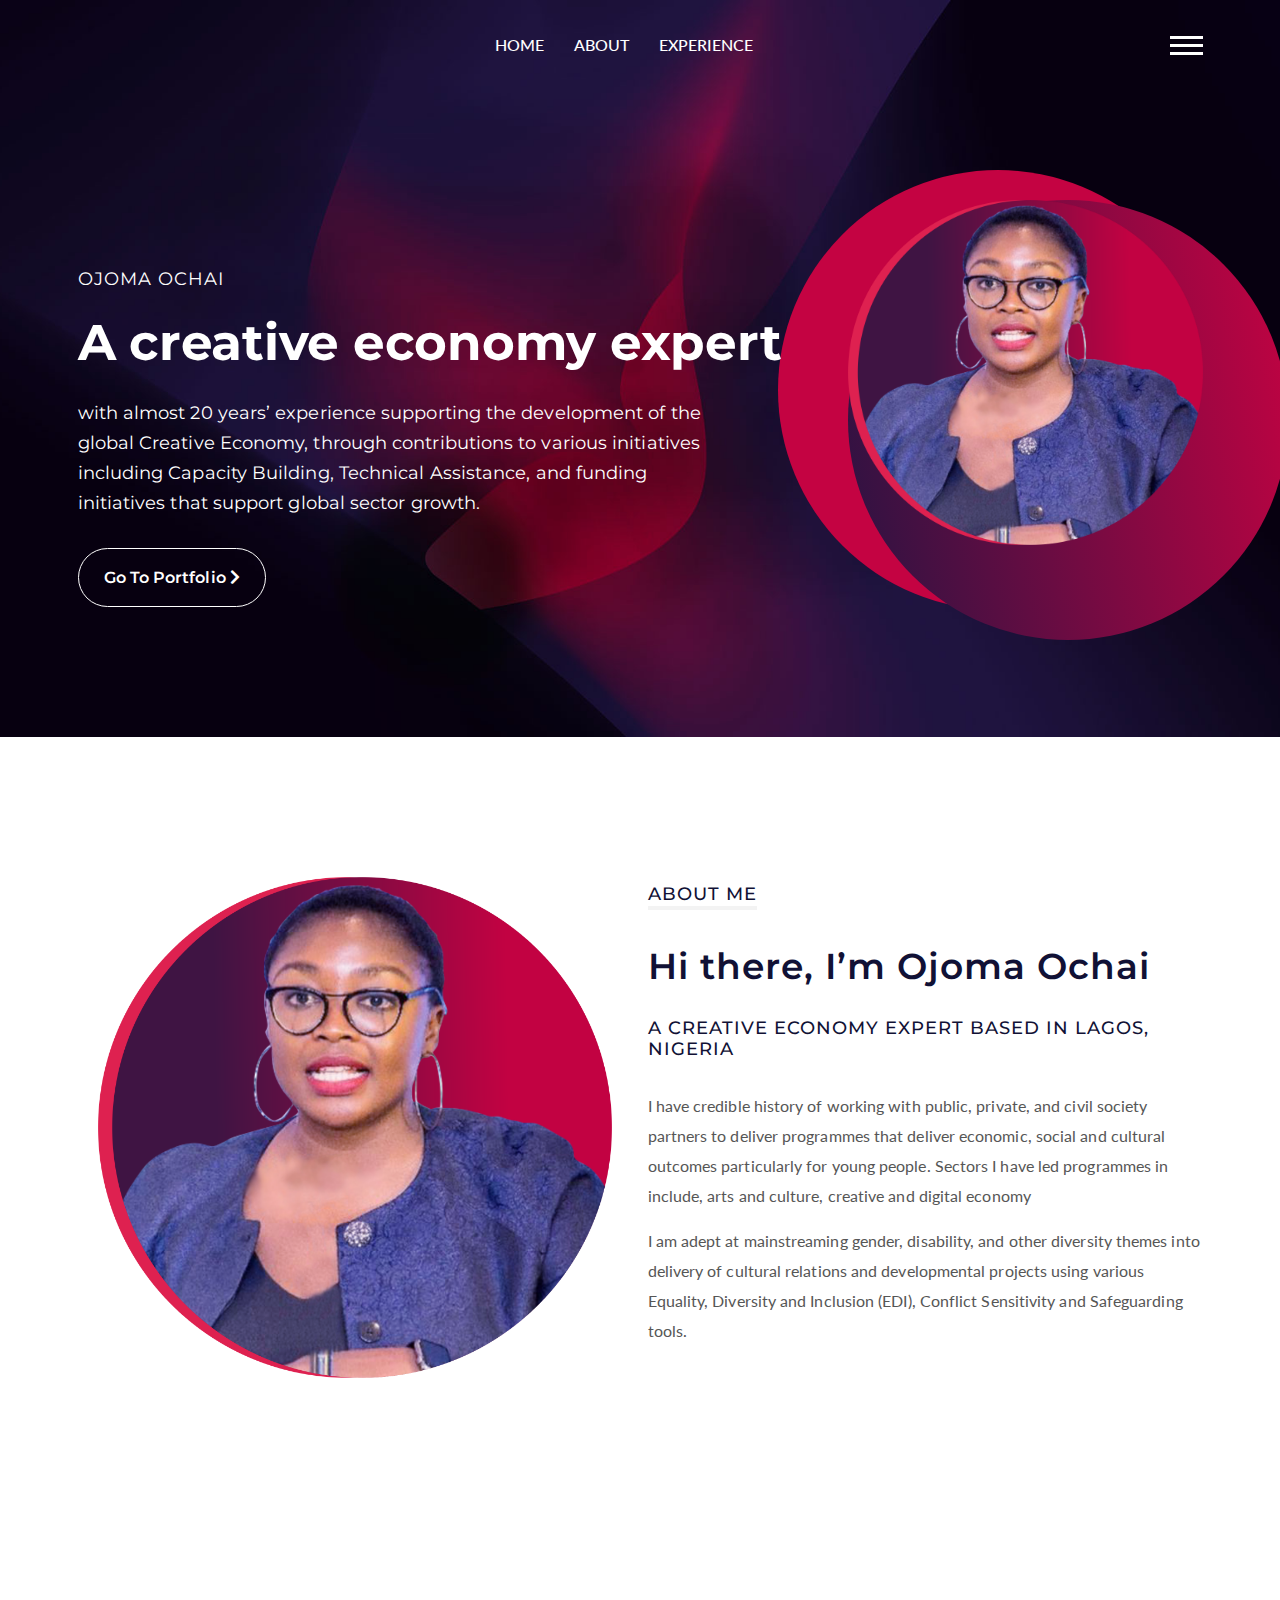
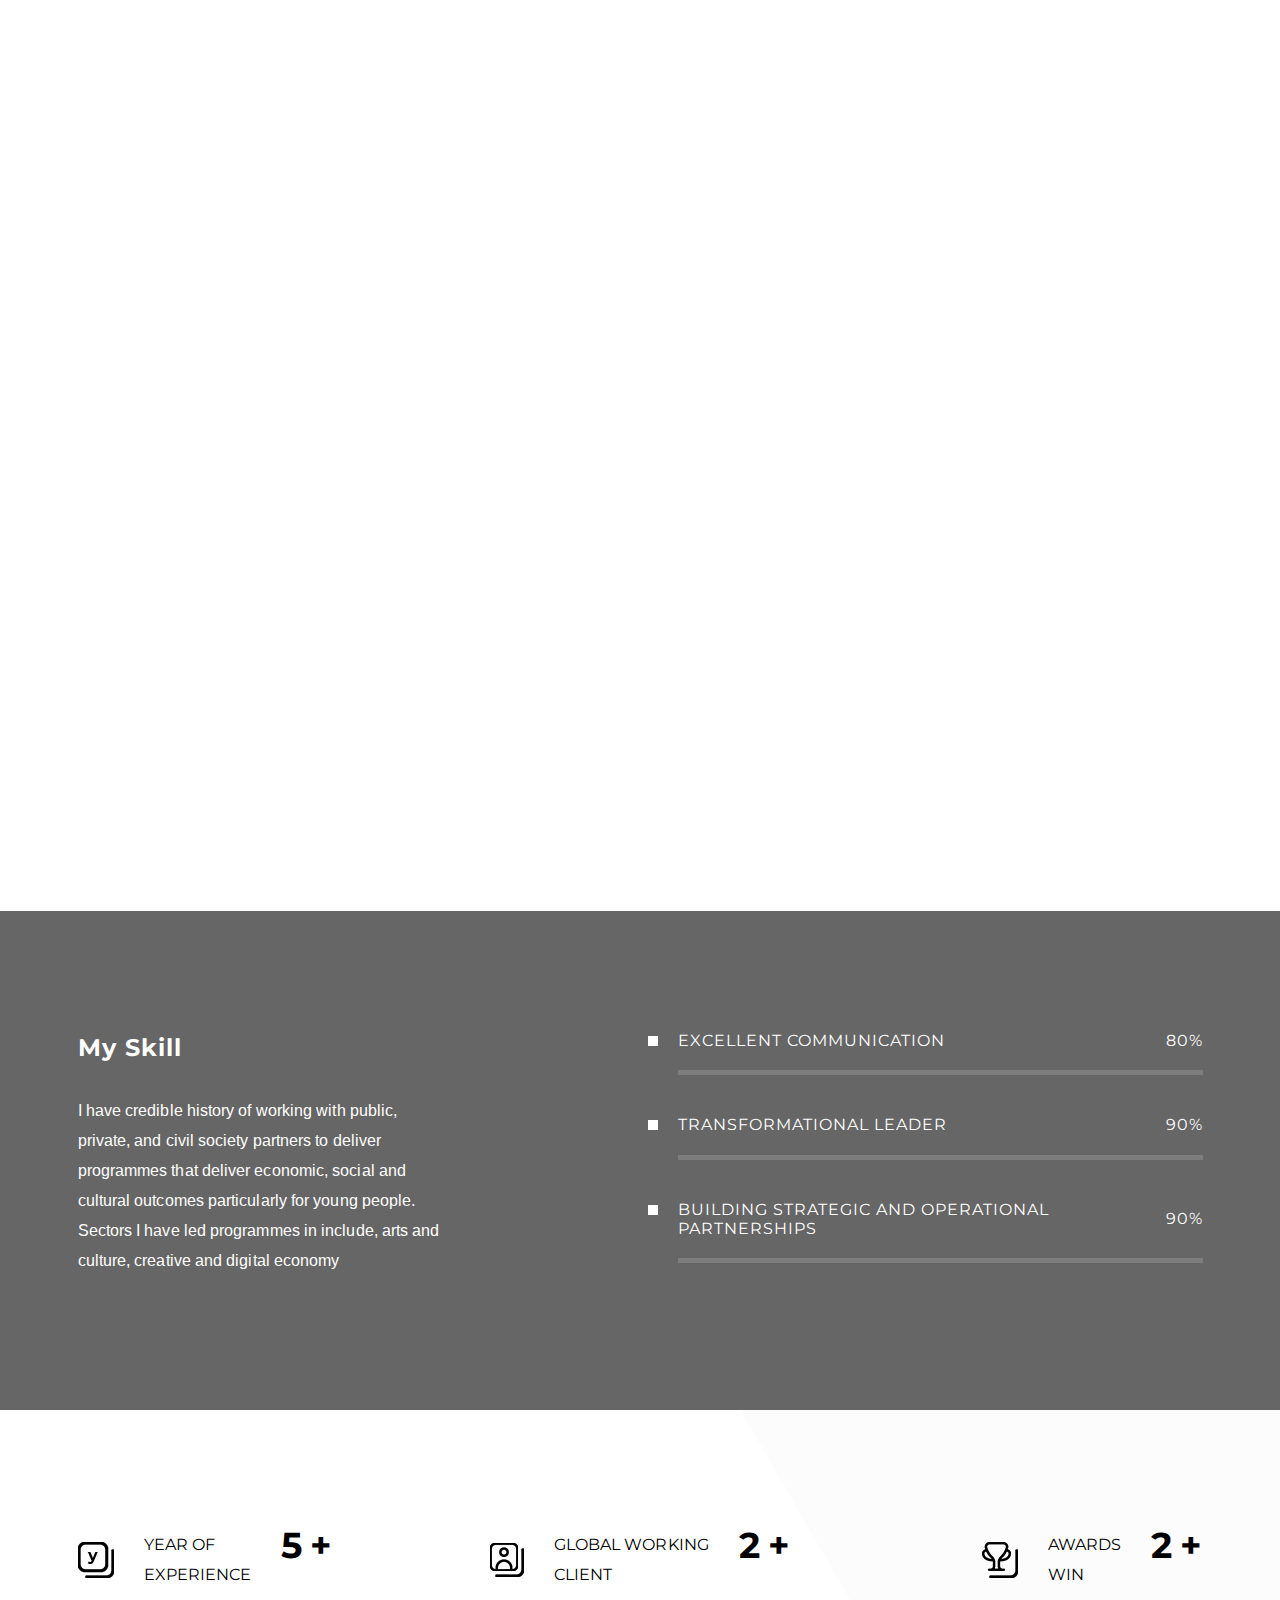
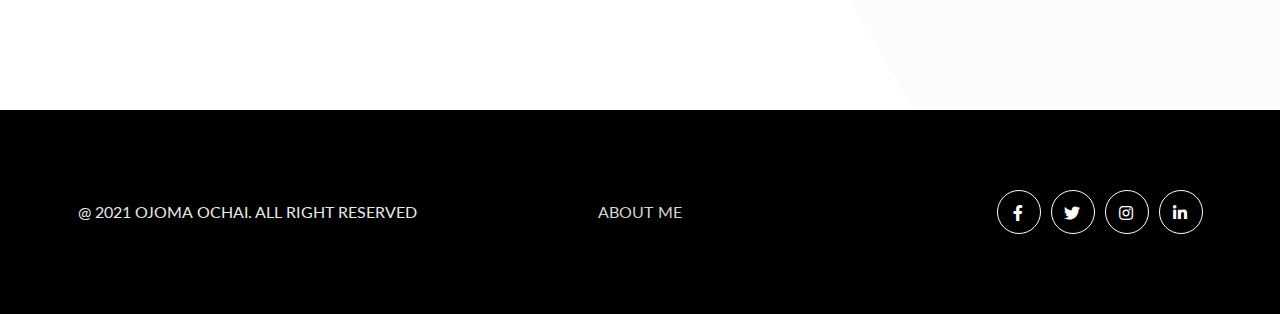
==== commit 98545dfe: "added site" ====
--- a/index.html
+++ b/index.html
@@ -21,11 +21,7 @@
 		/>
 
 		<!-- Place favicon.ico in the root directory -->
-		<link
-			rel="shortcut icon"
-			type="image/x-icon"
-			href="assets/img/logo/favicon.png"
-		/>
+
 		<!-- ========== Start Stylesheet ========== -->
 		<link href="assets/css/bootstrap.min.css" rel="stylesheet" />
 		<link href="assets/css/fontawesome.min.css" rel="stylesheet" />
@@ -52,18 +48,6 @@
 			<div class="main-navigation">
 				<nav id="navbar_top" class="navbar navbar-expand-lg">
 					<div class="container">
-						<a class="navbar-brand" href="../index.html">
-							<img
-								src="assets/img/logo/logo.png"
-								class="logo-display"
-								alt="Itsol"
-							/>
-							<img
-								src="assets/img/logo/logo-dark.png"
-								class="logo-scrolled"
-								alt="Itsol"
-							/>
-						</a>
 						<button
 							class="navbar-toggler"
 							type="button"
@@ -177,11 +161,7 @@
 												></i
 											></a>
 										</li>
-										<li>
-											<a href="#"
-												><i class="fab fa-behance"></i
-											></a>
-										</li>
+
 										<li>
 											<a href="#"
 												><i class="fab fa-twitter"></i
